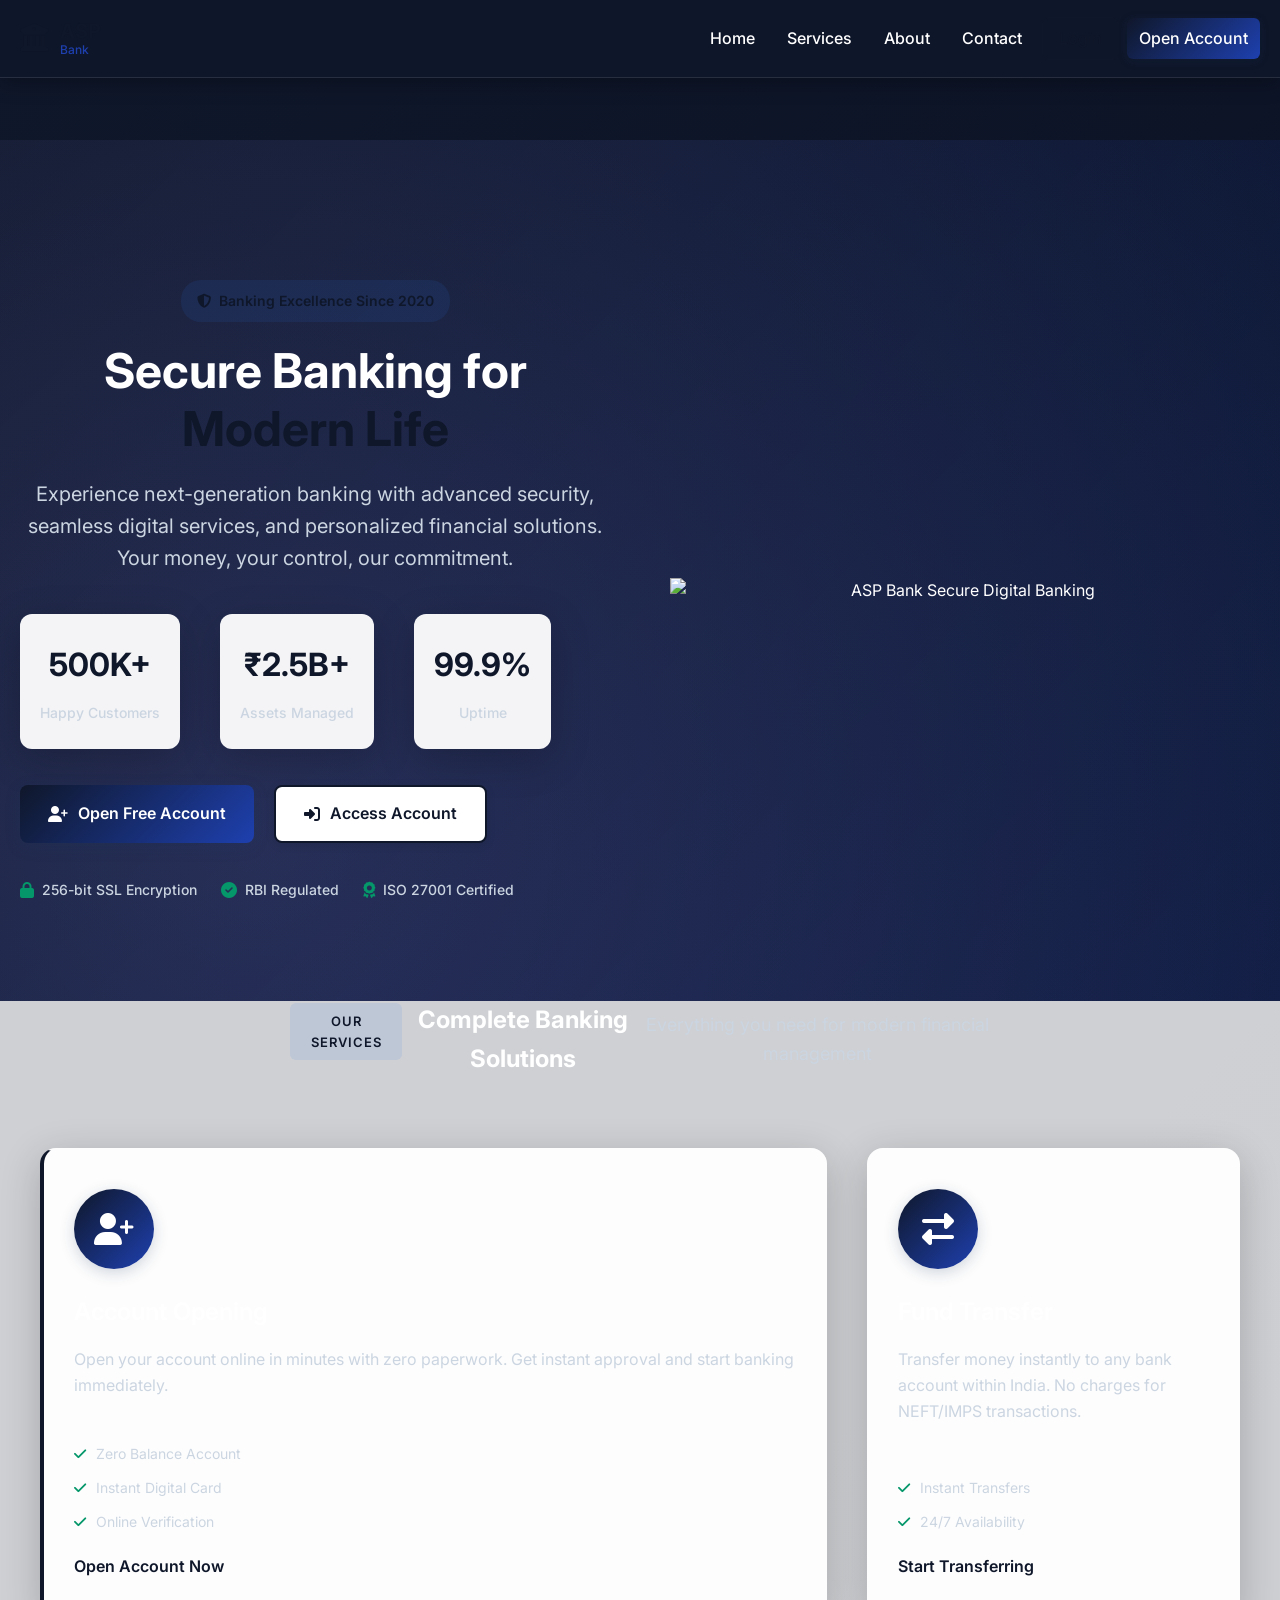
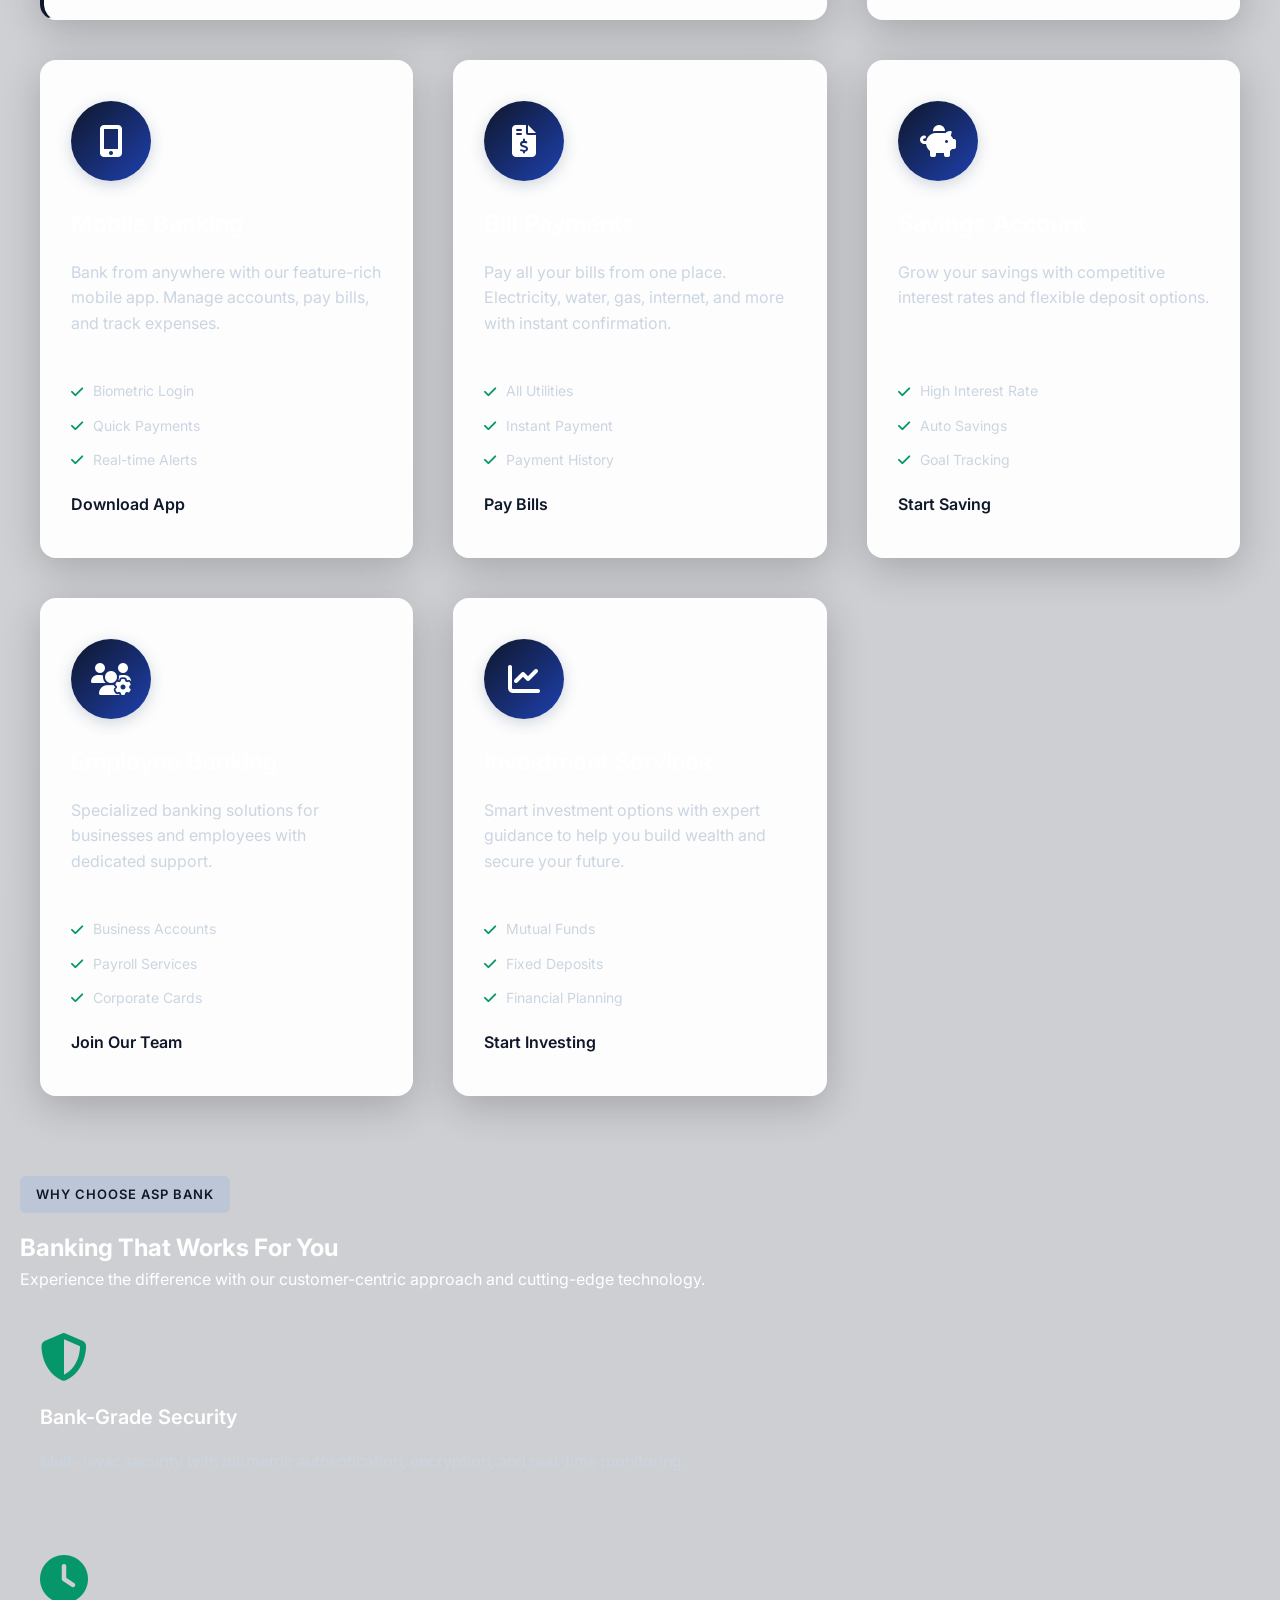
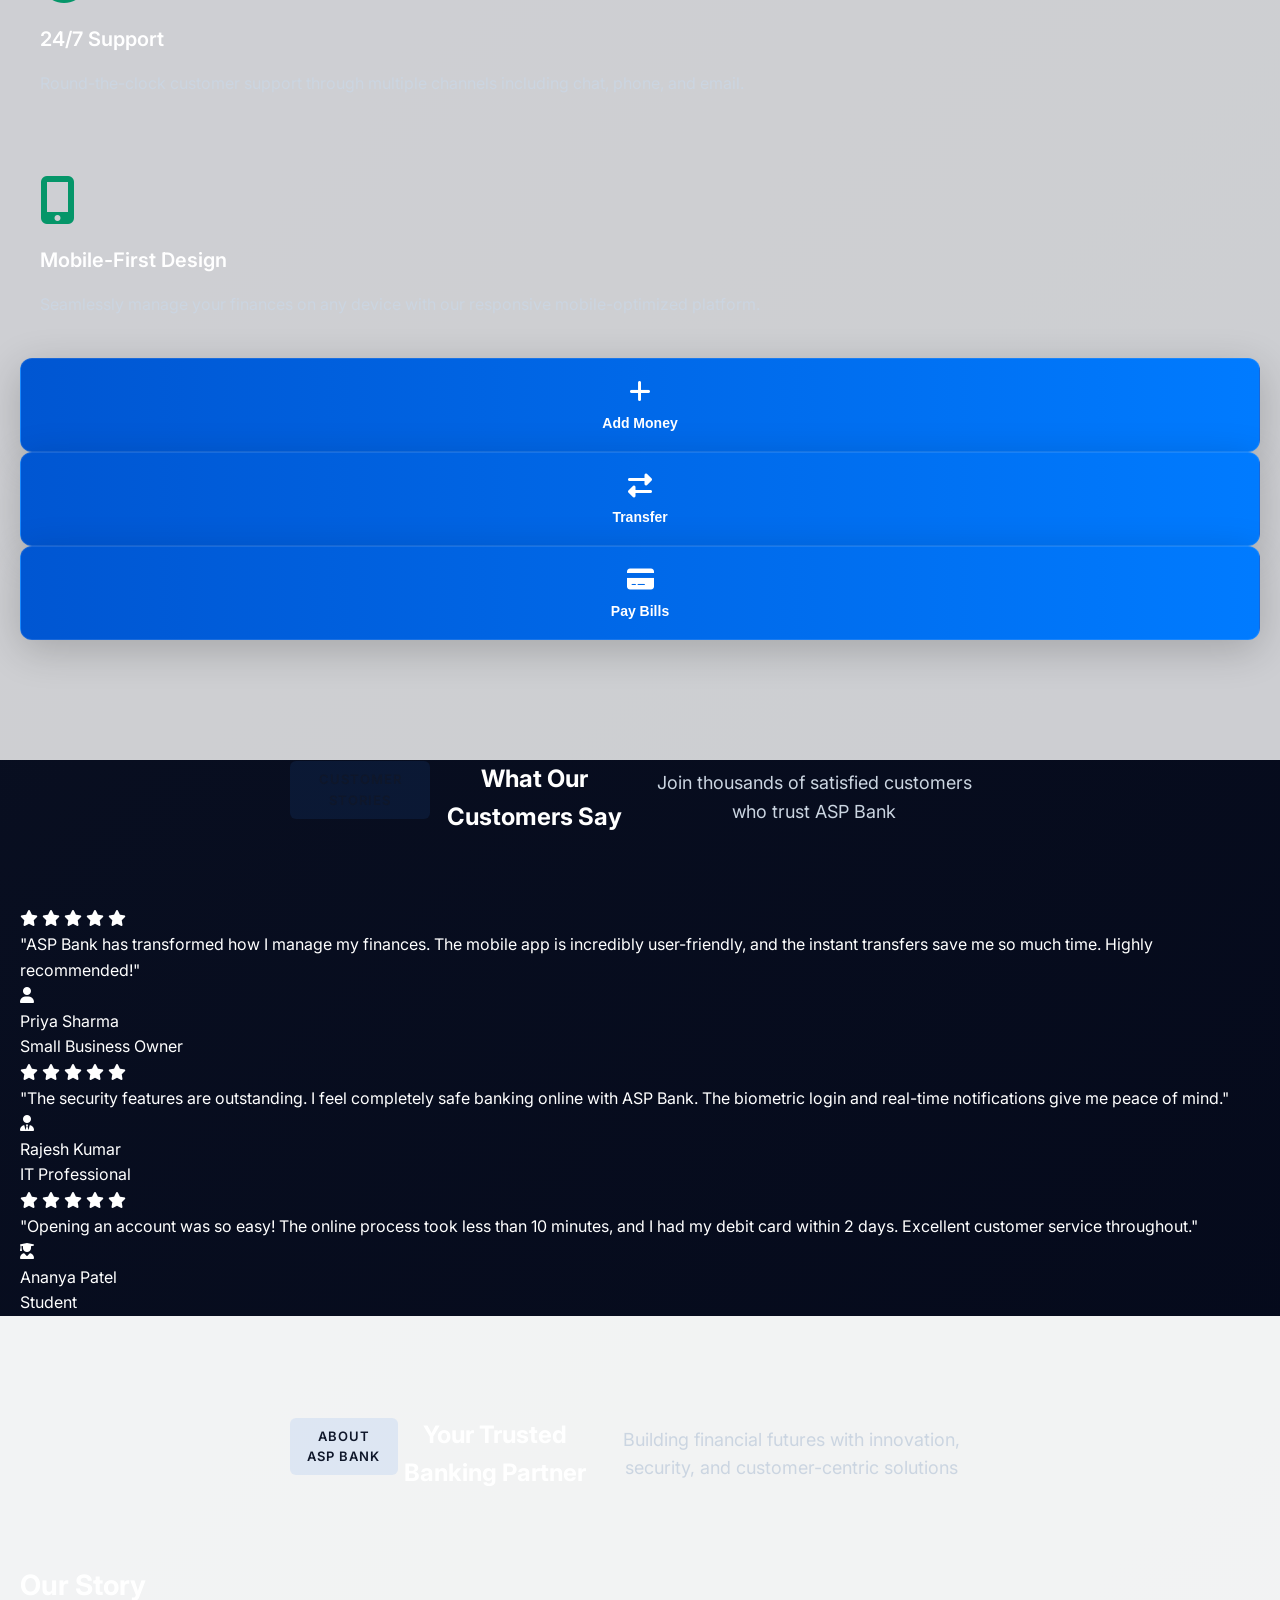
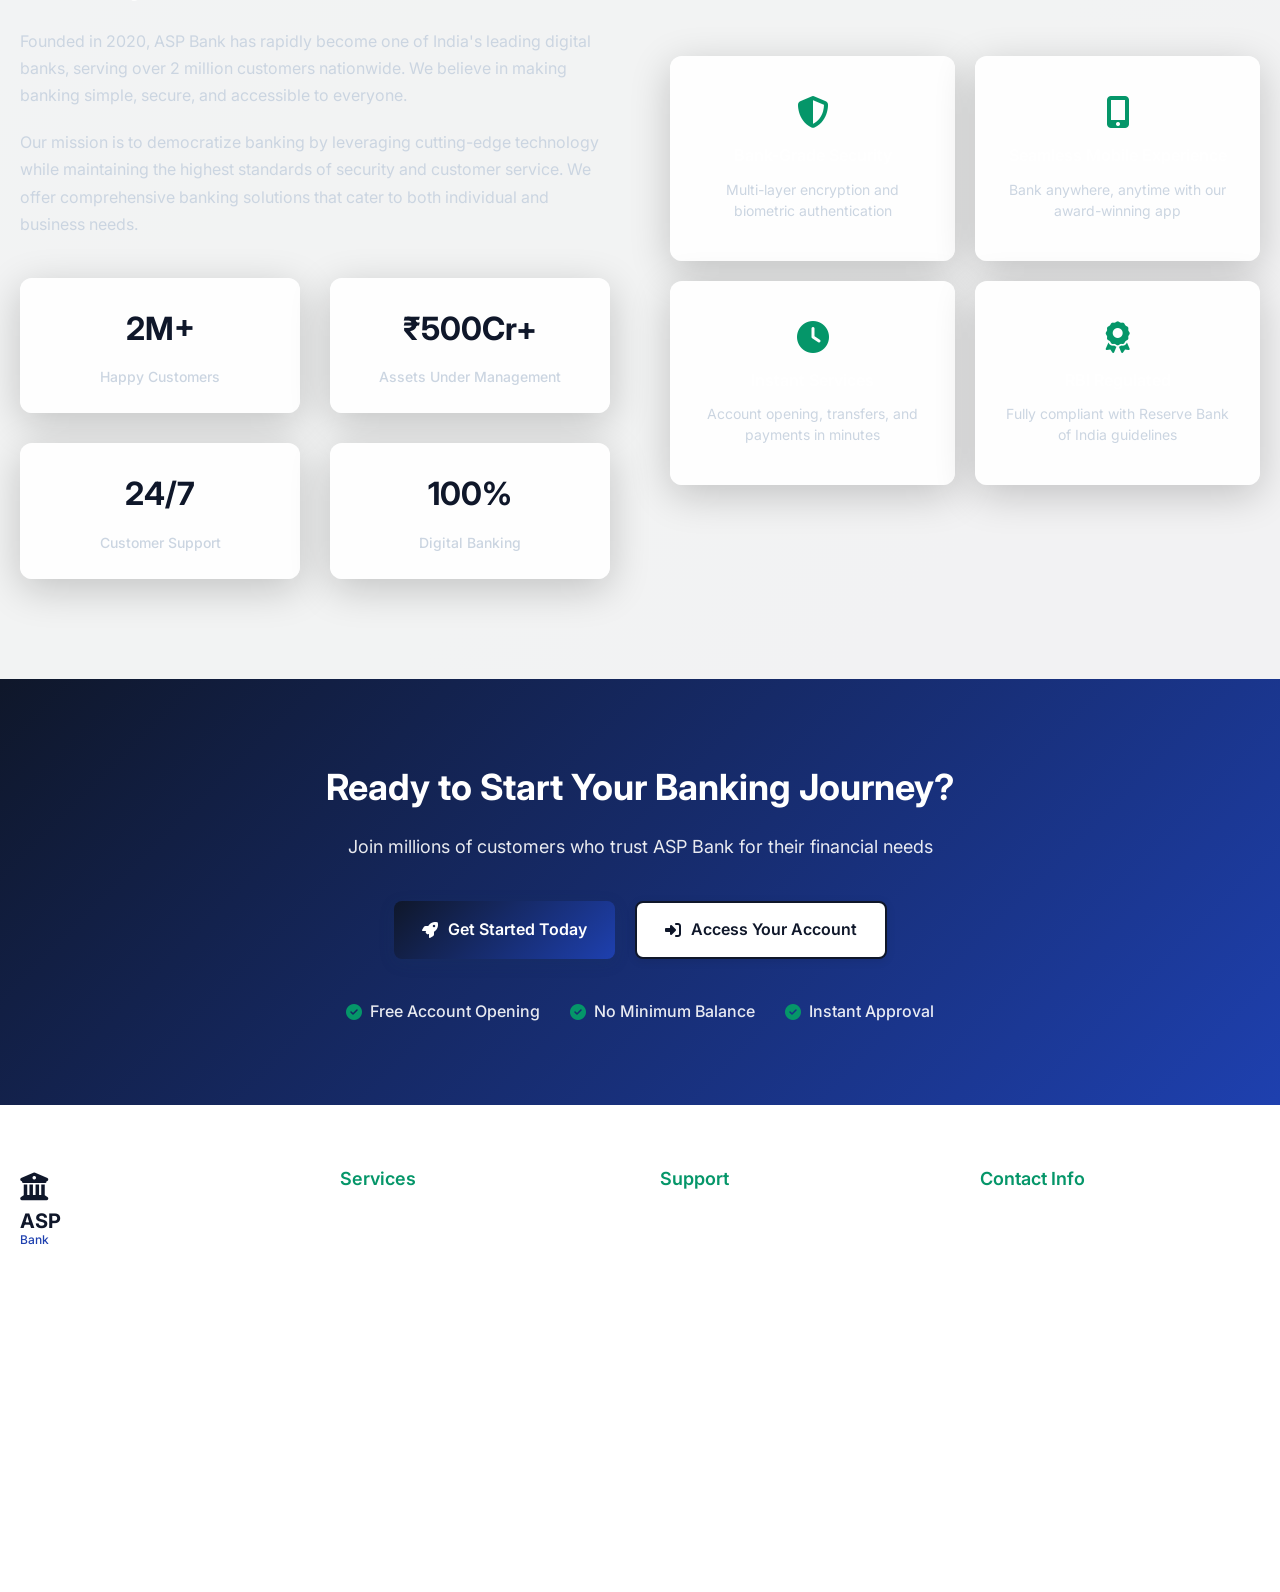
==== index.html @ e0cf88df "Initial commit" ====
<!DOCTYPE html>
<html lang="en">
<head>
    <meta charset="UTF-8">
    <meta name="viewport" content="width=device-width, initial-scale=1.0">
    <title>ASP Bank - Secure Digital Banking Solutions</title>
    <meta name="description" content="Experience secure, innovative banking with ASP Bank. Open accounts, manage finances, and access 24/7 banking services with cutting-edge technology.">
    <link href="https://fonts.googleapis.com/css2?family=Inter:wght@300;400;500;600;700&display=swap" rel="stylesheet">
    <link rel="stylesheet" href="https://cdnjs.cloudflare.com/ajax/libs/font-awesome/6.4.0/css/all.min.css">
    <link rel="stylesheet" href="style.css">
</head>
<body>
    <!-- HEADER/NAVIGATION -->
    <header class="header">
        <nav class="navbar">
            <div class="nav-container">
                <div class="logo">
                    <div class="logo-icon">
                        <i class="fas fa-university"></i>
                    </div>
                    <div class="logo-text">
                        <span class="logo-main">ASP</span>
                        <span class="logo-sub">Bank</span>
                    </div>
                </div>

                <div class="nav-menu">
                    <a href="#home" class="nav-link">Home</a>
                    <a href="#services" class="nav-link">Services</a>
                    <a href="#about" class="nav-link">About</a>
                    <a href="#contact" class="nav-link">Contact</a>
                    <a href="customer-login.html" class="nav-link login-btn">Login</a>
                    <a href="customer-create.html" class="nav-link cta-btn">Open Account</a>
                </div>

                <div class="mobile-menu-toggle">
                    <i class="fas fa-bars"></i>
                </div>
            </div>
        </nav>
    </header>

    <!-- HERO SECTION -->
    <section class="hero" id="home">
<div class="hero-container hero-container-full">
            <div class="hero-content">
                <div class="hero-badge">
                    <i class="fas fa-shield-alt"></i>
                    <span>Banking Excellence Since 2020</span>
                </div>

                <h1 class="hero-title">
                    Secure Banking for
                    <span class="highlight">Modern Life</span>
                </h1>

                <p class="hero-subtitle">
                    Experience next-generation banking with advanced security, seamless digital services,
                    and personalized financial solutions. Your money, your control, our commitment.
                </p>

                <div class="hero-stats">
                    <div class="stat-item">
                        <div class="stat-number">500K+</div>
                        <div class="stat-label">Happy Customers</div>
                    </div>
                    <div class="stat-item">
                        <div class="stat-number">₹2.5B+</div>
                        <div class="stat-label">Assets Managed</div>
                    </div>
                    <div class="stat-item">
                        <div class="stat-number">99.9%</div>
                        <div class="stat-label">Uptime</div>
                    </div>
                </div>

                <div class="hero-actions">
                    <a href="customer-create.html" class="btn btn-primary">
                        <i class="fas fa-user-plus"></i>
                        Open Free Account
                    </a>
                    <a href="customer-login.html" class="btn btn-secondary">
                        <i class="fas fa-sign-in-alt"></i>
                        Access Account
                    </a>
                </div>

                <div class="hero-trust">
                    <div class="trust-item">
                        <i class="fas fa-lock"></i>
                        <span>256-bit SSL Encryption</span>
                    </div>
                    <div class="trust-item">
                        <i class="fas fa-check-circle"></i>
                        <span>RBI Regulated</span>
                    </div>
                    <div class="trust-item">
                        <i class="fas fa-award"></i>
                        <span>ISO 27001 Certified</span>
                    </div>
                </div>
            </div>
            <!-- TODO: Add hero image here, e.g.:-->
             <img src="https://thumbs.dreamstime.com/b/financial-planning-family-mother-father-children-piggy-bank-home-happy-144461911.jpg" alt="ASP Bank Secure Digital Banking" class="hero-image-replacement">
            
        </div>
    </section>

    <!-- SERVICES SECTION -->
    <section class="services" id="services">
        <div class="container">
            <div class="section-header">
                <div class="section-badge">Our Services</div>
                <h2>Complete Banking Solutions</h2>
                <p>Everything you need for modern financial management</p>
            </div>

            <div class="services-grid">
                <div class="service-card featured">
                    <div class="service-icon">
                        <i class="fas fa-user-plus"></i>
                    </div>
                    <h3>Account Opening</h3>
                    <p>Open your account online in minutes with zero paperwork. Get instant approval and start banking immediately.</p>
                    <ul class="service-features">
                        <li><i class="fas fa-check"></i> Zero Balance Account</li>
                        <li><i class="fas fa-check"></i> Instant Digital Card</li>
                        <li><i class="fas fa-check"></i> Online Verification</li>
                    </ul>
                    <a href="customer-create.html" class="service-cta">Open Account Now</a>
                </div>

                <div class="service-card">
                    <div class="service-icon">
                        <i class="fas fa-exchange-alt"></i>
                    </div>
                    <h3>Fund Transfer</h3>
                    <p>Transfer money instantly to any bank account within India. No charges for NEFT/IMPS transactions.</p>
                    <ul class="service-features">
                        <li><i class="fas fa-check"></i> Instant Transfers</li>
                        <li><i class="fas fa-check"></i> 24/7 Availability</li>
                    </ul>
                    <a href="customer-login.html" class="service-cta">Start Transferring</a>
                </div>

                <div class="service-card">
                    <div class="service-icon">
                        <i class="fas fa-mobile-screen-button"></i>
                    </div>
                    <h3>Mobile Banking</h3>
                    <p>Bank from anywhere with our feature-rich mobile app. Manage accounts, pay bills, and track expenses.</p>
                    <ul class="service-features">
                        <li><i class="fas fa-check"></i> Biometric Login</li>
                        <li><i class="fas fa-check"></i> Quick Payments</li>
                        <li><i class="fas fa-check"></i> Real-time Alerts</li>
                    </ul>
                    <a href="#" class="service-cta">Download App</a>
                </div>

                <div class="service-card">
                    <div class="service-icon">
                        <i class="fas fa-file-invoice-dollar"></i>
                    </div>
                    <h3>Bill Payments</h3>
                    <p>Pay all your bills from one place. Electricity, water, gas, internet, and more with instant confirmation.</p>
                    <ul class="service-features">
                        <li><i class="fas fa-check"></i> All Utilities</li>
                        <li><i class="fas fa-check"></i> Instant Payment</li>
                        <li><i class="fas fa-check"></i> Payment History</li>
                    </ul>
                    <a href="customer-login.html" class="service-cta">Pay Bills</a>
                </div>

                <div class="service-card">
                    <div class="service-icon">
                        <i class="fas fa-piggy-bank"></i>
                    </div>
                    <h3>Savings Account</h3>
                    <p>Grow your savings with competitive interest rates and flexible deposit options.</p>
                    <ul class="service-features">
                        <li><i class="fas fa-check"></i> High Interest Rate</li>
                        <li><i class="fas fa-check"></i> Auto Savings</li>
                        <li><i class="fas fa-check"></i> Goal Tracking</li>
                    </ul>
                    <a href="customer-create.html" class="service-cta">Start Saving</a>
                </div>

                <div class="service-card">
                    <div class="service-icon">
                        <i class="fas fa-users-cog"></i>
                    </div>
                    <h3>Employee Banking</h3>
                    <p>Specialized banking solutions for businesses and employees with dedicated support.</p>
                    <ul class="service-features">
                        <li><i class="fas fa-check"></i> Business Accounts</li>
                        <li><i class="fas fa-check"></i> Payroll Services</li>
                        <li><i class="fas fa-check"></i> Corporate Cards</li>
                    </ul>
                    <a href="employee-register.html" class="service-cta">Join Our Team</a>
                </div>

                <div class="service-card">
                    <div class="service-icon">
                        <i class="fas fa-chart-line"></i>
                    </div>
                    <h3>Investment Services</h3>
                    <p>Smart investment options with expert guidance to help you build wealth and secure your future.</p>
                    <ul class="service-features">
                        <li><i class="fas fa-check"></i> Mutual Funds</li>
                        <li><i class="fas fa-check"></i> Fixed Deposits</li>
                        <li><i class="fas fa-check"></i> Financial Planning</li>
                    </ul>
                    <a href="customer-login.html" class="service-cta">Start Investing</a>
                </div>
            </div>
        </div>
    </section>

    <!-- FEATURES SECTION -->
    <section class="features">
        <div class="container">
            <div class="features-content">
                <div class="features-text">
                    <div class="section-badge">Why Choose ASP Bank</div>
                    <h2>Banking That Works For You</h2>
                    <p>Experience the difference with our customer-centric approach and cutting-edge technology.</p>

                    <div class="features-list">
                        <div class="feature-item">
                            <div class="feature-icon">
                                <i class="fas fa-shield-alt"></i>
                            </div>
                            <div class="feature-content">
                                <h4>Bank-Grade Security</h4>
                                <p>Multi-layer security with biometric authentication, encryption, and real-time monitoring.</p>
                            </div>
                        </div>

                        <div class="feature-item">
                            <div class="feature-icon">
                                <i class="fas fa-clock"></i>
                            </div>
                            <div class="feature-content">
                                <h4>24/7 Support</h4>
                                <p>Round-the-clock customer support through multiple channels including chat, phone, and email.</p>
                            </div>
                        </div>

                        <div class="feature-item">
                            <div class="feature-icon">
                                <i class="fas fa-mobile-alt"></i>
                            </div>
                            <div class="feature-content">
                                <h4>Mobile-First Design</h4>
                                <p>Seamlessly manage your finances on any device with our responsive mobile-optimized platform.</p>
                            </div>
                        </div>
                    </div>
                </div>

                <div class="features-visual">
                    <div class="feature-showcase">
                        <div class="showcase-card">
                            <div class="card-mockup">
                                <div class="mockup-header">
                                    <div class="mockup-dots">
                                        <span></span>
                                        <span></span>
                                        <span></span>
                                    </div>
                                    <!-- <div class="mockup-title">Mobile Banking Services</div> -->
                                </div>
                                <div class="mockup-content">
                                    <div class="quick-actions">
                                        <button class="action-btn">
                                            <i class="fas fa-plus"></i>
                                            <span>Add Money</span>
                                        </button>
                                        <button class="action-btn">
                                            <i class="fas fa-exchange-alt"></i>
                                            <span>Transfer</span>
                                        </button>
                                        <button class="action-btn">
                                            <i class="fas fa-credit-card"></i>
                                            <span>Pay Bills</span>
                                        </button>
                                    </div>
                                </div>
                            </div>
                        </div>
                    </div>
                </div>
            </div>
        </div>
    </section>

    <!-- TESTIMONIALS SECTION -->
    <section class="testimonials">
        <div class="container">
            <div class="section-header">
                <div class="section-badge">Customer Stories</div>
                <h2>What Our Customers Say</h2>
                <p>Join thousands of satisfied customers who trust ASP Bank</p>
            </div>

            <div class="testimonials-grid">
                <div class="testimonial-card">
                    <div class="testimonial-rating">
                        <i class="fas fa-star"></i>
                        <i class="fas fa-star"></i>
                        <i class="fas fa-star"></i>
                        <i class="fas fa-star"></i>
                        <i class="fas fa-star"></i>
                    </div>
                    <p class="testimonial-text">
                        "ASP Bank has transformed how I manage my finances. The mobile app is incredibly user-friendly,
                        and the instant transfers save me so much time. Highly recommended!"
                    </p>
                    <div class="testimonial-author">
                        <div class="author-avatar">
                            <i class="fas fa-user"></i>
                        </div>
                        <div class="author-info">
                            <div class="author-name">Priya Sharma</div>
                            <div class="author-title">Small Business Owner</div>
                        </div>
                    </div>
                </div>

                <div class="testimonial-card featured">
                    <div class="testimonial-rating">
                        <i class="fas fa-star"></i>
                        <i class="fas fa-star"></i>
                        <i class="fas fa-star"></i>
                        <i class="fas fa-star"></i>
                        <i class="fas fa-star"></i>
                    </div>
                    <p class="testimonial-text">
                        "The security features are outstanding. I feel completely safe banking online with ASP Bank.
                        The biometric login and real-time notifications give me peace of mind."
                    </p>
                    <div class="testimonial-author">
                        <div class="author-avatar">
                            <i class="fas fa-user-tie"></i>
                        </div>
                        <div class="author-info">
                            <div class="author-name">Rajesh Kumar</div>
                            <div class="author-title">IT Professional</div>
                        </div>
                    </div>
                </div>

                <div class="testimonial-card">
                    <div class="testimonial-rating">
                        <i class="fas fa-star"></i>
                        <i class="fas fa-star"></i>
                        <i class="fas fa-star"></i>
                        <i class="fas fa-star"></i>
                        <i class="fas fa-star"></i>
                    </div>
                    <p class="testimonial-text">
                        "Opening an account was so easy! The online process took less than 10 minutes,
                        and I had my debit card within 2 days. Excellent customer service throughout."
                    </p>
                    <div class="testimonial-author">
                        <div class="author-avatar">
                            <i class="fas fa-user-graduate"></i>
                        </div>
                        <div class="author-info">
                            <div class="author-name">Ananya Patel</div>
                            <div class="author-title">Student</div>
                        </div>
                    </div>
                </div>
            </div>
        </div>
    </section>

    <!-- ABOUT SECTION -->
    <section class="about" id="about">
        <div class="container">
            <div class="section-header">
                <div class="section-badge">About ASP Bank</div>
                <h2>Your Trusted Banking Partner</h2>
                <p>Building financial futures with innovation, security, and customer-centric solutions</p>
            </div>

            <div class="about-content">
                <div class="about-text">
                    <h3>Our Story</h3>
                    <p>
                        Founded in 2020, ASP Bank has rapidly become one of India's leading digital banks,
                        serving over 2 million customers nationwide. We believe in making banking simple,
                        secure, and accessible to everyone.
                    </p>
                    <p>
                        Our mission is to democratize banking by leveraging cutting-edge technology while
                        maintaining the highest standards of security and customer service. We offer
                        comprehensive banking solutions that cater to both individual and business needs.
                    </p>

                    <div class="about-stats">
                        <div class="stat-item">
                            <div class="stat-number">2M+</div>
                            <div class="stat-label">Happy Customers</div>
                        </div>
                        <div class="stat-item">
                            <div class="stat-number">₹500Cr+</div>
                            <div class="stat-label">Assets Under Management</div>
                        </div>
                        <div class="stat-item">
                            <div class="stat-number">24/7</div>
                            <div class="stat-label">Customer Support</div>
                        </div>
                        <div class="stat-item">
                            <div class="stat-number">100%</div>
                            <div class="stat-label">Digital Banking</div>
                        </div>
                    </div>
                </div>

                <div class="about-visual">
                    <div class="about-showcase">
                        <div class="showcase-item">
                            <i class="fas fa-shield-alt"></i>
                            <h4>Bank-Grade Security</h4>
                            <p>Multi-layer encryption and biometric authentication</p>
                        </div>
                        <div class="showcase-item">
                            <i class="fas fa-mobile-alt"></i>
                            <h4>Seamless Mobile Experience</h4>
                            <p>Bank anywhere, anytime with our award-winning app</p>
                        </div>
                        <div class="showcase-item">
                            <i class="fas fa-clock"></i>
                            <h4>Instant Services</h4>
                            <p>Account opening, transfers, and payments in minutes</p>
                        </div>
                        <div class="showcase-item">
                            <i class="fas fa-award"></i>
                            <h4>RBI Regulated</h4>
                            <p>Fully compliant with Reserve Bank of India guidelines</p>
                        </div>
                    </div>
                </div>
            </div>
        </div>
    </section>

    <!-- CTA SECTION -->
    <section class="cta-section">
        <div class="container">
            <div class="cta-content">
                <h2>Ready to Start Your Banking Journey?</h2>
                <p>Join millions of customers who trust ASP Bank for their financial needs</p>
                <div class="cta-actions">
                    <a href="customer-create.html" class="btn btn-primary btn-large">
                        <i class="fas fa-rocket"></i>
                        Get Started Today
                    </a>
                    <a href="customer-login.html" class="btn btn-secondary btn-large">
                        <i class="fas fa-sign-in-alt"></i>
                        Access Your Account
                    </a>
                </div>
                <div class="cta-features">
                    <span><i class="fas fa-check-circle"></i> Free Account Opening</span>
                    <span><i class="fas fa-check-circle"></i> No Minimum Balance</span>
                    <span><i class="fas fa-check-circle"></i> Instant Approval</span>
                </div>
            </div>
        </div>
    </section>

    <!-- FOOTER -->
    <footer class="footer" id="contact">
        <div class="container">
            <div class="footer-content">
                <div class="footer-section">
                    <div class="footer-logo">
                        <div class="logo-icon">
                            <i class="fas fa-university"></i>
                        </div>
                        <div class="logo-text">
                            <span class="logo-main">ASP</span>
                            <span class="logo-sub">Bank</span>
                        </div>
                    </div>
                    <p>Your trusted partner in digital banking. Secure, innovative, and customer-focused financial solutions.</p>
                    <div class="social-links">
                        <a href="#" class="social-link"><i class="fab fa-facebook-f"></i></a>
                        <a href="#" class="social-link"><i class="fab fa-twitter"></i></a>
                        <a href="#" class="social-link"><i class="fab fa-linkedin-in"></i></a>
                        <a href="#" class="social-link"><i class="fab fa-instagram"></i></a>
                    </div>
                </div>

                <div class="footer-section">
                    <h4>Services</h4>
                    <a href="customer-create.html">Open Account</a>
                    <a href="customer-login.html">Online Banking</a>
                    <a href="#">Mobile App</a>
                    <a href="#">Fund Transfer</a>
                    <a href="#">Bill Payments</a>
                </div>

                <div class="footer-section">
                    <h4>Support</h4>
                    <a href="#">Help Center</a>
                    <a href="#">Contact Us</a>
                    <a href="#">Security</a>
                    <a href="#">FAQs</a>
                    <a href="#">Complaints</a>
                </div>

                <div class="footer-section">
                    <h4>Contact Info</h4>
                    <div class="contact-item">
                        <i class="fas fa-map-marker-alt"></i>
                        <span>123 Banking Street<br>Mumbai, Maharashtra 400001</span>
                    </div>
                    <div class="contact-item">
                        <i class="fas fa-phone"></i>
                        <span>+91 1800-ASP-BANK</span>
                    </div>
                    <div class="contact-item">
                        <i class="fas fa-envelope"></i>
                        <span>support@aspbank.com</span>
                    </div>
                    <div class="contact-item">
                        <i class="fas fa-clock"></i>
                        <span>24/7 Customer Support</span>
                    </div>
                </div>
            </div>

            <div class="footer-bottom">
                <div class="footer-legal">
                    <a href="#">Privacy Policy</a>
                    <a href="#">Terms of Service</a>
                    <a href="#">Cookie Policy</a>
                    <a href="#">Disclaimer</a>
                </div>
                <div class="footer-copyright">
                    <p>&copy; 2024 ASP Bank. All rights reserved. | Regulated by RBI | CIN: U65100MH2020PLC123456</p>
                </div>
            </div>
        </div>
    </footer>

    <!-- MOBILE MENU -->
    <div class="mobile-menu">
        <div class="mobile-menu-header">
            <div class="logo">
                <div class="logo-icon">
                    <i class="fas fa-university"></i>
                </div>
                <div class="logo-text">
                    <span class="logo-main">ASP</span>
                    <span class="logo-sub">Bank</span>
                </div>
            </div>
            <button class="mobile-menu-close">
                <i class="fas fa-times"></i>
            </button>
        </div>
        <div class="mobile-menu-content">
            <a href="#home" class="mobile-nav-link">Home</a>
            <a href="#services" class="mobile-nav-link">Services</a>
            <a href="#about" class="mobile-nav-link">About</a>
            <a href="#contact" class="mobile-nav-link">Contact</a>
            <a href="customer-login.html" class="mobile-nav-link">Login</a>
            <a href="customer-create.html" class="mobile-nav-link cta-btn">Open Account</a>
        </div>
    </div>

    <script src="auth.js"></script>
    <script>
        // Mobile menu functionality
        document.addEventListener('DOMContentLoaded', function() {
            const mobileMenuToggle = document.querySelector('.mobile-menu-toggle');
            const mobileMenu = document.querySelector('.mobile-menu');
            const mobileMenuClose = document.querySelector('.mobile-menu-close');
            const mobileNavLinks = document.querySelectorAll('.mobile-nav-link');

            mobileMenuToggle.addEventListener('click', function() {
                mobileMenu.classList.add('active');
            });

            mobileMenuClose.addEventListener('click', function() {
                mobileMenu.classList.remove('active');
            });

            mobileNavLinks.forEach(link => {
                link.addEventListener('click', function() {
                    mobileMenu.classList.remove('active');
                });
            });

            // Close mobile menu when clicking outside
            mobileMenu.addEventListener('click', function(e) {
                if (e.target === mobileMenu) {
                    mobileMenu.classList.remove('active');
                }
            });
        });

        // Smooth scrolling for navigation links
        document.querySelectorAll('a[href^="#"]').forEach(anchor => {
            anchor.addEventListener('click', function (e) {
                e.preventDefault();
                const target = document.querySelector(this.getAttribute('href'));
                if (target) {
                    target.scrollIntoView({
                        behavior: 'smooth',
                        block: 'start'
                    });
                }
            });
        });

        // Add scroll effect to navbar
        window.addEventListener('scroll', function() {
            const navbar = document.querySelector('.navbar');
            if (window.scrollY > 50) {
                navbar.classList.add('scrolled');
            } else {
                navbar.classList.remove('scrolled');
            }
        });
    </script>
</body>
</html>
---- style.css ----
/* CSS VARIABLES */
:root {
    --primary-color: #0f172a; /* Dark slate blue */
    --secondary-color: #1e40af; /* Deep blue */
    --accent-color: #059669; /* Success green */
    --dark-color: #020617; /* Very dark blue */
    --light-color: #f1f5f9; /* Light slate */
    --card-bg: rgba(255, 255, 255, 0.95);
    --shadow: 0 10px 40px rgba(0, 0, 0, 0.2);
    --border-radius: 16px;
    --transition: all 0.3s cubic-bezier(0.4, 0, 0.2, 1);
    --success-color: #10b981;
    --warning-color: #f59e0b;
    --error-color: #ef4444;
    --text-primary: #ffffff;
    --text-secondary: #cbd5e1;
    --border-color: rgba(255, 255, 255, 0.1);
}

/* GLOBAL STYLES */
* {
    margin: 0;
    padding: 0;
    box-sizing: border-box;
}

html {
    scroll-behavior: smooth;
}

body {
    font-family: 'Inter', 'Segoe UI', Tahoma, Geneva, Verdana, sans-serif;
    line-height: 1.6;
    color: var(--text-primary);
    background: linear-gradient(135deg, var(--primary-color) 0%, var(--dark-color) 100%);
    min-height: 100vh;
    margin: 0;
    padding: 80px 0 0 0;
    -webkit-font-smoothing: antialiased;
    -moz-osx-font-smoothing: grayscale;
}

.container {
    max-width: 1400px;
    margin: 0 auto;
    padding: 0 20px;
}

@media (max-width: 1200px) {
    .container {
        max-width: 1200px;
    }
}

/* NAVIGATION */
.navbar {
    background: rgba(15, 23, 42, 0.95);
    backdrop-filter: blur(20px);
    -webkit-backdrop-filter: blur(20px);
    padding: 16px 0;
    position: fixed;
    top: 0;
    left: 0;
    right: 0;
    z-index: 1000;
    border-bottom: 1px solid var(--border-color);
    box-shadow: 0 4px 20px rgba(0, 0, 0, 0.3);
}

.navbar .container {
    display: flex;
    justify-content: space-between;
    align-items: center;
    max-width: 1200px;
    margin: 0 auto;
    padding: 0 20px;
}

.logo {
    font-size: 24px;
    font-weight: 700;
    color: var(--primary-color);
    display: flex;
    align-items: center;
    gap: 12px;
    text-decoration: none;
}

.logo-icon {
    font-size: 28px;
    color: var(--primary-color);
}

.nav-links {
    display: flex;
    align-items: center;
    gap: 32px;
}

.nav-links a {
    text-decoration: none;
    color: var(--text-primary);
    font-weight: 500;
    transition: var(--transition);
    position: relative;
    padding: 8px 0;
}

.nav-links a:hover {
    color: var(--primary-color);
    transform: translateY(-1px);
}

.nav-links a::after {
    content: '';
    position: absolute;
    bottom: 0;
    left: 0;
    width: 0;
    height: 2px;
    background: var(--primary-color);
    transition: var(--transition);
}

.nav-links a:hover::after {
    width: 100%;
}

.cta-btn {
    background: linear-gradient(135deg, var(--primary-color), var(--secondary-color));
    color: white !important;
    padding: 10px 20px;
    border-radius: 8px;
    font-weight: 600;
    box-shadow: 0 2px 10px rgba(26, 54, 93, 0.2);
    transform: none !important;
    text-decoration: none;
    display: inline-flex;
    align-items: center;
    gap: 8px;
}

.cta-btn:hover {
    transform: translateY(-2px);
    box-shadow: 0 4px 15px rgba(26, 54, 93, 0.3);
}

/* HERO SECTION */
.hero {
    padding: 140px 0 100px;
    display: grid;
    place-items: center;
    min-height: 80vh;
    background: linear-gradient(135deg, rgba(15, 23, 42, 0.3) 0%, rgba(30, 64, 175, 0.2) 100%), radial-gradient(circle at 20% 80%, rgba(120, 119, 198, 0.3), transparent);
    margin-top: 60px;
}

.hero-container-full {
    grid-column: 1 / -1;
    width: 100%;
    max-width: 900px;
    text-align: center;
    gap: 40px;
}

@media (max-width: 768px) {
    .hero-container-full {
        gap: 30px;
    }
}

.hero-content h1 {
    font-size: 48px;
    font-weight: 700;
    color: var(--text-primary);
    margin-bottom: 20px;
    line-height: 1.2;
}

.hero-content p {
    font-size: 20px;
    color: var(--text-secondary);
    margin-bottom: 40px;
    font-weight: 400;
    line-height: 1.6;
}

.hero-buttons {
    display: flex;
    gap: 20px;
}

.btn-primary, .btn-secondary {
    padding: 16px 32px;
    border-radius: 8px;
    text-decoration: none;
    font-weight: 600;
    font-size: 16px;
    transition: var(--transition);
    display: inline-flex;
    align-items: center;
    gap: 10px;
    box-shadow: 0 2px 10px rgba(0, 0, 0, 0.1);
}

.btn-primary {
    background: linear-gradient(135deg, var(--primary-color), var(--secondary-color));
    color: white;
    border: none;
}

.btn-primary:hover {
    transform: translateY(-2px);
    box-shadow: 0 6px 20px rgba(26, 54, 93, 0.3);
}

.btn-secondary {
    background: white;
    color: var(--primary-color);
    border: 2px solid var(--primary-color);
}

.btn-secondary:hover {
    background: var(--primary-color);
    color: white;
    transform: translateY(-2px);
}

.hero-image {
    position: relative;
    display: flex;
    justify-content: center;
    align-items: center;
}

.floating-card {
    background: var(--card-bg);
    backdrop-filter: blur(10px);
    -webkit-backdrop-filter: blur(10px);
    padding: 30px;
    border-radius: var(--border-radius);
    box-shadow: var(--shadow);
    text-align: center;
    border: 1px solid var(--border-color);
    animation: float 6s ease-in-out infinite;
}

.floating-card i {
    font-size: 48px;
    color: var(--primary-color);
    margin-bottom: 20px;
}

.floating-card h4 {
    color: var(--text-primary);
    margin-bottom: 10px;
    font-size: 18px;
}

.floating-card p {
    color: var(--text-secondary);
    font-size: 14px;
}

@keyframes float {
    0%, 100% { transform: translateY(0px); }
    50% { transform: translateY(-20px); }
}

/* SERVICES SECTION */
.services {
    padding: 80px 0;
    background: rgba(255, 255, 255, 0.8);
}

.section-header {
    text-align: center;
    margin-bottom: 60px;
    max-width: 700px;
    margin-left: auto;
    margin-right: auto;
}

.section-header h2 {
    font-size: 36px;
    font-weight: 700;
    color: var(--text-primary);
    margin-bottom: 16px;
    margin-top: 0;
}

.section-header p {
    font-size: 18px;
    color: var(--text-secondary);
    font-weight: 400;
    line-height: 1.6;
}

.services-grid {
    display: grid;
    grid-template-columns: repeat(auto-fit, minmax(300px, 1fr));
    gap: 30px;
}

.service-card.featured {
    grid-column: span 2;
    border-left: 4px solid var(--primary-color);
}

.service-card {
    background: var(--card-bg);
    backdrop-filter: blur(10px);
    -webkit-backdrop-filter: blur(10px);
    padding: 40px 30px;
    border-radius: var(--border-radius);
    box-shadow: var(--shadow);
    text-align: left;
    transition: var(--transition);
    border: 1px solid var(--border-color);
    display: flex;
    flex-direction: column;
}

.service-card:hover {
    transform: translateY(-5px);
    box-shadow: 0 12px 30px rgba(0, 0, 0, 0.1);
}

.service-icon {
    width: 80px;
    height: 80px;
    background: linear-gradient(135deg, var(--primary-color), var(--secondary-color));
    border-radius: 50%;
    display: flex;
    align-items: center;
    justify-content: center;
    color: white;
    font-size: 32px;
    box-shadow: 0 4px 15px rgba(26, 54, 93, 0.2);
    margin-bottom: 24px;
}

.service-card h3 {
    font-size: 24px;
    font-weight: 600;
    color: var(--text-primary);
    margin-bottom: 16px;
}

.service-card p {
    color: var(--text-secondary);
    margin-bottom: 24px;
    font-size: 16px;
    line-height: 1.6;
    flex: 1;
}

.service-features {
    list-style: none;
    margin: 20px 0;
    padding: 0;
    display: flex;
    flex-direction: column;
    gap: 12px;
}

.service-features li {
    display: flex;
    align-items: center;
    gap: 10px;
    font-size: 14px;
    color: var(--text-secondary);
}

.service-features i {
    color: var(--accent-color);
    font-weight: bold;
}

.service-cta {
    color: var(--primary-color);
    text-decoration: none;
    font-weight: 600;
    font-size: 16px;
    transition: var(--transition);
    display: inline-flex;
    align-items: center;
    gap: 8px;
    margin-top: auto;
}

.service-cta:hover {
    color: var(--secondary-color);
    transform: translateX(3px);
}

.security-features {
    display: flex;
    justify-content: center;
    gap: 20px;
    margin-top: 20px;
}

.security-features span {
    display: flex;
    align-items: center;
    gap: 8px;
    color: #666;
    font-size: 14px;
}

/* FEATURES SECTION */
.features {
    padding: 80px 0;
    background: rgba(255, 255, 255, 0.8);
}

.features-grid {
    display: grid;
    grid-template-columns: repeat(auto-fit, minmax(250px, 1fr));
    gap: 40px;
    text-align: center;
}

.feature-item {
    padding: 40px 20px;
}

.feature-item i {
    font-size: 48px;
    color: var(--accent-color);
    margin-bottom: 20px;
    display: block;
}

.feature-item h4 {
    font-size: 20px;
    font-weight: 600;
    color: var(--text-primary);
    margin-bottom: 16px;
}

.feature-item p {
    color: var(--text-secondary);
    font-size: 16px;
}

/* ABOUT SECTION */
.about {
    padding: 100px 0;
    background: rgba(255, 255, 255, 0.95);
    color: var(--text-primary);
}

.about-content {
    display: grid;
    grid-template-columns: 1fr 1fr;
    gap: 60px;
    align-items: center;
    margin-top: 60px;
}

.about-text h3 {
    font-size: 28px;
    font-weight: 700;
    color: var(--text-primary);
    margin-bottom: 20px;
    margin-top: 0;
}

.about-text p {
    font-size: 16px;
    line-height: 1.7;
    color: var(--text-secondary);
    margin-bottom: 20px;
}

.about-stats {
    display: grid;
    grid-template-columns: repeat(2, 1fr);
    gap: 30px;
    margin-top: 40px;
}

.stat-item {
    text-align: center;
    padding: 25px 20px;
    background: var(--card-bg);
    border-radius: 12px;
    box-shadow: var(--shadow);
    transition: var(--transition);
}

.stat-item:hover {
    transform: translateY(-2px);
    box-shadow: 0 8px 25px rgba(0, 0, 0, 0.1);
}

.stat-number {
    font-size: 32px;
    font-weight: 700;
    color: var(--primary-color);
    margin-bottom: 8px;
}

.stat-label {
    font-size: 14px;
    color: var(--text-secondary);
    font-weight: 500;
}

.about-visual {
    position: relative;
}

.about-showcase {
    display: grid;
    grid-template-columns: 1fr 1fr;
    gap: 20px;
}

.showcase-item {
    background: var(--card-bg);
    padding: 40px 25px;
    border-radius: 12px;
    text-align: center;
    box-shadow: var(--shadow);
    transition: var(--transition);
    height: 100%;
    display: flex;
    flex-direction: column;
    justify-content: center;
}

.showcase-item:hover {
    transform: translateY(-5px);
    box-shadow: 0 10px 30px rgba(0, 0, 0, 0.1);
}

.showcase-item i {
    font-size: 32px;
    color: var(--accent-color);
    margin-bottom: 15px;
    display: block;
}

.showcase-item h4 {
    font-size: 16px;
    font-weight: 600;
    color: var(--text-primary);
    margin-bottom: 10px;
}

.showcase-item p {
    font-size: 14px;
    color: var(--text-secondary);
    margin: 0;
    line-height: 1.5;
}

/* CTA SECTION */
.cta-section {
    background: linear-gradient(135deg, var(--primary-color) 0%, var(--secondary-color) 100%);
    padding: 80px 0;
    color: white;
    text-align: center;
}

.cta-content h2 {
    font-size: 36px;
    font-weight: 700;
    margin-bottom: 16px;
    color: white;
}

.cta-content p {
    font-size: 18px;
    margin-bottom: 40px;
    color: rgba(255, 255, 255, 0.9);
    max-width: 600px;
    margin-left: auto;
    margin-right: auto;
}

.cta-actions {
    display: flex;
    gap: 20px;
    justify-content: center;
    margin-bottom: 40px;
    flex-wrap: wrap;
}

.cta-features {
    display: flex;
    gap: 30px;
    justify-content: center;
    flex-wrap: wrap;
}

.cta-features span {
    display: flex;
    align-items: center;
    gap: 8px;
    font-size: 16px;
    font-weight: 500;
    color: rgba(255, 255, 255, 0.9);
}

.cta-features i {
    color: var(--accent-color);
}

/* FOOTER */
.footer {
    background: var(--text-primary);
    backdrop-filter: blur(10px);
    padding: 60px 0 20px;
    color: white;
}

.footer .container {
    max-width: 1400px;
}

.footer-content {
    display: grid;
    grid-template-columns: repeat(auto-fit, minmax(250px, 1fr));
    gap: 40px;
    margin-bottom: 40px;
}

.footer-section h4 {
    font-size: 18px;
    font-weight: 600;
    margin-bottom: 20px;
    color: var(--accent-color);
}

.footer-section p {
    margin-bottom: 12px;
    color: rgba(255, 255, 255, 0.8);
    font-size: 14px;
}

.footer-section a {
    color: rgba(255, 255, 255, 0.8);
    text-decoration: none;
    display: block;
    margin-bottom: 8px;
    font-size: 14px;
    transition: var(--transition);
}

.footer-section a:hover {
    color: var(--accent-color);
    transform: translateX(3px);
}

.footer-bottom {
    border-top: 1px solid rgba(255, 255, 255, 0.1);
    padding: 30px 20px;
    display: flex;
    justify-content: space-between;
    align-items: center;
    color: rgba(255, 255, 255, 0.6);
    font-size: 14px;
}

.footer-legal {
    display: flex;
    gap: 20px;
}

.footer-legal a {
    color: rgba(255, 255, 255, 0.6);
    text-decoration: none;
    font-size: 14px;
    transition: var(--transition);
}

.footer-legal a:hover {
    color: var(--accent-color);
}

.footer-copyright {
    text-align: right;
}

/* AUTHENTICATION FORMS */
.auth-container {
    min-height: calc(100vh - 80px);
    display: flex;
    align-items: center;
    justify-content: center;
    padding: 40px 20px;
    gap: 60px;
    background: linear-gradient(135deg, #f8fafc 0%, #e2e8f0 100%);
}

.auth-card {
    background: var(--card-bg);
    backdrop-filter: blur(10px);
    -webkit-backdrop-filter: blur(10px);
    border-radius: var(--border-radius);
    padding: 40px;
    width: 100%;
    max-width: 450px;
    box-shadow: var(--shadow);
    border: 1px solid var(--border-color);
}

.register-card {
    max-width: 600px;
}

.auth-header {
    text-align: center;
    margin-bottom: 30px;
}

.auth-header i {
    font-size: 48px;
    color: var(--primary-color);
    margin-bottom: 20px;
    display: block;
}

.auth-header h2 {
    color: var(--text-primary);
    margin-bottom: 10px;
    font-size: 28px;
}

.auth-header p {
    color: var(--text-secondary);
    font-size: 16px;
}

.auth-form {
    display: flex;
    flex-direction: column;
    gap: 20px;
}

.form-section {
    border-bottom: 1px solid rgba(0, 0, 0, 0.1);
    padding-bottom: 30px;
    margin-bottom: 30px;
}

.form-section:last-child {
    border-bottom: none;
    padding-bottom: 0;
    margin-bottom: 0;
}

.form-section h3 {
    color: var(--primary-color);
    margin-bottom: 20px;
    font-size: 18px;
    display: flex;
    align-items: center;
    gap: 10px;
}

.form-group label {
    margin-bottom: 8px;
    color: var(--text-primary);
    font-weight: 500;
    font-size: 14px;
}

.input-group {
    position: relative;
    display: flex;
    align-items: center;
}

.input-group i {
    position: absolute;
    left: 15px;
    color: var(--primary-color);
    font-size: 16px;
    z-index: 1;
}

.input-group input,
.input-group select,
.input-group textarea {
    width: 100%;
    padding: 15px 15px 15px 45px;
    border: 2px solid var(--border-color);
    border-radius: 8px;
    font-size: 16px;
    transition: var(--transition);
    background: rgba(255, 255, 255, 0.9);
}

.input-group textarea {
    resize: vertical;
    min-height: 80px;
}

.input-group input:focus,
.input-group select:focus,
.input-group textarea:focus {
    outline: none;
    border-color: var(--primary-color);
    background: white;
    box-shadow: 0 0 0 3px rgba(43, 119, 230, 0.1);
}

.input-group select {
    cursor: pointer;
}

.checkbox-group {
    margin: 20px 0;
}

.checkbox-label {
    display: flex;
    align-items: flex-start;
    gap: 12px;
    cursor: pointer;
    font-size: 14px;
    line-height: 1.5;
    color: var(--text-primary);
}

.checkbox-label input[type="checkbox"] {
    display: none;
}

.checkmark {
    width: 20px;
    height: 20px;
    border: 2px solid var(--primary-color);
    border-radius: 4px;
    position: relative;
    flex-shrink: 0;
    margin-top: 2px;
}

.checkbox-label input:checked + .checkmark::after {
    content: '✓';
    position: absolute;
    top: -2px;
    left: 2px;
    color: var(--primary-color);
    font-size: 14px;
    font-weight: bold;
}

.terms-link {
    color: var(--primary-color);
    text-decoration: none;
}

.terms-link:hover {
    text-decoration: underline;
}

.auth-btn {
    background: linear-gradient(135deg, var(--primary-color), var(--secondary-color));
    color: white;
    border: none;
    padding: 16px 32px;
    border-radius: 8px;
    font-size: 16px;
    font-weight: 600;
    cursor: pointer;
    transition: var(--transition);
    display: flex;
    align-items: center;
    justify-content: center;
    gap: 10px;
    margin-top: 20px;
    box-shadow: 0 2px 10px rgba(26, 54, 93, 0.2);
}

.auth-btn:hover {
    transform: translateY(-2px);
    box-shadow: 0 6px 20px rgba(26, 54, 93, 0.3);
}

.auth-footer {
    text-align: center;
    margin-top: 30px;
    padding-top: 20px;
    border-top: 1px solid var(--border-color);
}

.auth-footer p {
    margin-bottom: 10px;
    color: var(--text-secondary);
    font-size: 14px;
}

.auth-link {
    color: var(--primary-color);
    text-decoration: none;
    font-weight: 600;
}

.auth-link:hover {
    text-decoration: underline;
}

/* SECURITY INFO & BENEFITS */
.security-info,
.benefits-info {
    display: flex;
    flex-direction: column;
    gap: 20px;
    max-width: 300px;
}

.security-card,
.benefit-card {
    background: var(--card-bg);
    backdrop-filter: blur(10px);
    -webkit-backdrop-filter: blur(10px);
    padding: 25px;
    border-radius: 12px;
    text-align: center;
    box-shadow: var(--shadow);
    border: 1px solid var(--border-color);
    transition: var(--transition);
}

.security-card:hover,
.benefit-card:hover {
    transform: translateY(-3px);
}

.security-card i,
.benefit-card i {
    font-size: 32px;
    color: var(--primary-color);
    margin-bottom: 15px;
    display: block;
}

.security-card h4,
.benefit-card h4 {
    color: var(--text-primary);
    margin-bottom: 10px;
    font-size: 16px;
}

.security-card p,
.benefit-card p {
    color: var(--text-secondary);
    font-size: 14px;
    line-height: 1.5;
}

/* FORM OPTIONS */
.form-options {
    display: flex;
    justify-content: space-between;
    align-items: center;
    margin: 10px 0;
}

.forgot-link {
    color: var(--primary-color);
    text-decoration: none;
    font-size: 14px;
    font-weight: 500;
}

.forgot-link:hover {
    text-decoration: underline;
}

/* PASSWORD REQUIREMENTS */
.password-requirements {
    background: rgba(43, 119, 230, 0.05);
    padding: 15px;
    border-radius: 8px;
    border-left: 4px solid var(--primary-color);
}

.password-requirements p {
    margin: 0 0 10px 0;
    font-weight: 600;
    color: var(--text-primary);
    font-size: 14px;
}

.password-requirements ul {
    margin: 0;
    padding-left: 20px;
}

.password-requirements li {
    color: var(--text-secondary);
    font-size: 13px;
    margin-bottom: 5px;
}

/* EMPLOYEE ID DISPLAY */
.employee-id-display {
    background: rgba(0, 86, 210, 0.05);
    padding: 20px;
    border-radius: 12px;
    text-align: center;
    border: 2px dashed var(--primary-color);
}

.employee-id-display label {
    display: block;
    margin-bottom: 10px;
    color: var(--primary-color);
    font-weight: 600;
}

/* ERROR MESSAGES */
.error-message {
    position: fixed;
    top: 100px;
    right: 20px;
    background: var(--error-color);
    color: white;
    padding: 15px 25px;
    border-radius: 8px;
    box-shadow: 0 4px 12px rgba(239, 68, 68, 0.3);
    z-index: 1000;
    max-width: 400px;
    display: none;
}

.success-message {
    background: var(--success-color);
    box-shadow: 0 4px 12px rgba(16, 185, 129, 0.3);
}

/* DASHBOARD SPECIFIC STYLES */
.dashboard-header {
    text-align: center;
    margin-bottom: 40px;
    position: relative;
    padding: 40px 0;
    background: linear-gradient(135deg, rgba(255, 255, 255, 0.9) 0%, rgba(248, 250, 252, 0.9) 100%);
    border-radius: var(--border-radius);
    margin: 20px 0 40px;
    box-shadow: var(--shadow);
}

.dashboard-header h1 {
    color: var(--text-primary);
    font-size: 32px;
    margin-bottom: 8px;
}

.dashboard-header p {
    color: var(--text-secondary);
    font-size: 18px;
}

.dashboard-date {
    position: absolute;
    top: 20px;
    right: 20px;
    color: var(--text-secondary);
    font-size: 14px;
    display: flex;
    align-items: center;
    gap: 8px;
}

/* ACCOUNT OVERVIEW */
.account-overview {
    display: grid;
    grid-template-columns: 2fr 1fr;
    gap: 24px;
    margin-bottom: 40px;
}

.overview-card {
    background: var(--card-bg);
    backdrop-filter: blur(10px);
    -webkit-backdrop-filter: blur(10px);
    padding: 32px;
    border-radius: var(--border-radius);
    border: 1px solid var(--border-color);
    box-shadow: var(--shadow);
}

.overview-card.primary {
    background: linear-gradient(135deg, var(--primary-color), var(--secondary-color));
    color: white;
    position: relative;
    overflow: hidden;
    border: none;
}

.overview-card.primary::before {
    content: '';
    position: absolute;
    top: -50%;
    right: -50%;
    width: 200%;
    height: 200%;
    background: radial-gradient(circle, rgba(255,255,255,0.1) 0%, transparent 70%);
    animation: rotate 20s linear infinite;
}

@keyframes rotate {
    from { transform: rotate(0deg); }
    to { transform: rotate(360deg); }
}

.card-header {
    display: flex;
    justify-content: space-between;
    align-items: center;
    margin-bottom: 16px;
}

.card-header h3 {
    margin: 0;
    font-size: 18px;
    font-weight: 600;
}

.card-badge {
    background: rgba(255, 255, 255, 0.2);
    color: rgb(255, 255, 255);
    padding: 4px 12px;
    border-radius: 20px;
    font-size: 12px;
    font-weight: 500;
}

.balance-amount {
    font-size: 36px;
    font-weight: 700;
    margin-bottom: 8px;
    display: flex;
    align-items: baseline;
    gap: 4px;
}

.balance-amount.small {
    font-size: 24px;
}

.balance-amount .currency {
    font-size: 24px;
    opacity: 0.8;
}

.balance-change {
    font-size: 14px;
    opacity: 0.9;
}

.change-positive {
    color: #4CAF50;
}

.change-positive::before {
    content: '↗';
    margin-right: 4px;
}

/* SPENDING BREAKDOWN */
.spending-breakdown {
    margin-top: 20px;
}

.spending-item {
    display: flex;
    align-items: center;
    gap: 12px;
    margin-bottom: 12px;
}

.spending-item span:first-child {
    flex: 1;
    font-size: 14px;
    color: #666;
}

.progress-bar {
    flex: 2;
    height: 8px;
    background: rgba(255, 255, 255, 0.2);
    border-radius: 4px;
    overflow: hidden;
}

.progress-fill {
    height: 100%;
    background: rgba(255, 255, 255, 0.8);
    border-radius: 4px;
    transition: width 0.3s ease;
}

.spending-item span:last-child {
    font-size: 14px;
    font-weight: 600;
    min-width: 60px;
    text-align: right;
}

/* DASHBOARD GRID */
.dashboard-grid {
    display: grid;
    grid-template-columns: repeat(auto-fit, minmax(250px, 1fr));
    gap: 20px;
    margin-bottom: 40px;
}

.dashboard-card {
    background: var(--card-bg);
    backdrop-filter: blur(10px);
    -webkit-backdrop-filter: blur(10px);
    padding: 24px;
    border-radius: var(--border-radius);
    border: 1px solid var(--border-color);
    box-shadow: var(--shadow);
    display: flex;
    align-items: center;
    gap: 16px;
    transition: var(--transition);
}

.dashboard-card:hover {
    transform: translateY(-3px);
    box-shadow: 0 8px 25px rgba(0, 0, 0, 0.1);
}

.card-icon {
    width: 60px;
    height: 60px;
    background: linear-gradient(135deg, var(--primary-color), var(--secondary-color));
    border-radius: 12px;
    display: flex;
    align-items: center;
    justify-content: center;
    color: white;
    font-size: 24px;
}

.card-content h3 {
    margin: 0 0 8px 0;
    color: var(--text-primary);
    font-size: 16px;
    font-weight: 600;
}

.card-content p {
    margin: 0;
    color: var(--text-secondary);
    font-size: 18px;
    font-weight: 500;
}

/* QUICK ACTIONS */
.quick-actions {
    margin-bottom: 40px;
    color:#111827
}

.quick-actions h2 {
    color: var(--text-primary);
    margin-bottom: 24px;
    font-size: 24px;
}

.actions-grid {
    display: grid;
    grid-template-columns: repeat(auto-fit, minmax(180px, 1fr));
    gap: 16px;
}

.action-btn {
    /* background: var(--card-bg); */
    backdrop-filter: blur(10px);
    -webkit-backdrop-filter: blur(10px);
    border: 1px solid var(--border-color);
    padding: 20px;
    border-radius: 12px;
    cursor: pointer;
    transition: var(--transition);
    display: flex;
    flex-direction: column;
    align-items: center;
    gap: 12px;
    text-align: center;
    box-shadow: var(--shadow);
}

.action-btn:hover {
    transform: translateY(-3px);
    box-shadow: 0 8px 25px rgba(0, 0, 0, 0.1);
}

.action-btn.primary {
    background: linear-gradient(135deg, var(--primary-color), var(--secondary-color));
    color: white;
    border: none;
}

.action-btn i {
    font-size: 24px;
}

.action-btn span {
    font-weight: 600;
    font-size: 14px;
}

/* TRANSACTIONS */
.recent-transactions {
    margin-bottom: 40px;
}

.section-header {
    display: flex;
    justify-content: space-between;
    align-items: center;
    margin-bottom: 24px;
}

.section-header h2 {
    color: var(--text-primary);
    font-size: 24px;
    margin: 0;
}

.view-all-btn {
    background: none;
    border: 1px solid var(--primary-color);
    color: var(--primary-color);
    padding: 8px 16px;
    border-radius: 8px;
    cursor: pointer;
    font-size: 14px;
    transition: var(--transition);
}

.view-all-btn:hover {
    background: var(--primary-color);
    color: white;
}

.transactions-list {
    background: var(--card-bg);
    backdrop-filter: blur(10px);
    -webkit-backdrop-filter: blur(10px);
    border-radius: var(--border-radius);
    border: 1px solid var(--border-color);
    overflow: hidden;
    box-shadow: var(--shadow);
}

.transaction-item {
    display: flex;
    align-items: center;
    padding: 20px 24px;
    border-bottom: 1px solid var(--border-color);
    transition: var(--transition);
    cursor: pointer;
}

.transaction-item:last-child {
    border-bottom: none;
}

.transaction-item:hover {
    background: rgba(0, 86, 210, 0.02);
}

.transaction-icon {
    width: 50px;
    height: 50px;
    background: linear-gradient(135deg, var(--primary-color), var(--accent-color));
    border-radius: 12px;
    display: flex;
    align-items: center;
    justify-content: center;
    color: white;
    margin-right: 16px;
}

.transaction-details {
    flex: 1;
}

.transaction-details h4 {
    margin: 0 0 4px 0;
    color: var(--text-primary);
    font-size: 16px;
    font-weight: 600;
}

.transaction-details p {
    margin: 0 0 4px 0;
    color: var(--text-secondary);
    font-size: 14px;
}

.transaction-date {
    color: var(--text-secondary);
    font-size: 12px;
}

.transaction-amount {
    font-weight: 700;
    font-size: 16px;
}

.transaction-amount.positive {
    color: var(--success-color);
}

.transaction-amount.negative {
    color: var(--error-color);
}

/* NOTIFICATIONS */
.notifications-section {
    margin-bottom: 40px;
}

.notifications-list {
    background: var(--card-bg);
    backdrop-filter: blur(10px);
    -webkit-backdrop-filter: blur(10px);
    border-radius: var(--border-radius);
    border: 1px solid var(--border-color);
    overflow: hidden;
    box-shadow: var(--shadow);
}

.notification-item {
    display: flex;
    align-items: center;
    padding: 20px 24px;
    border-bottom: 1px solid var(--border-color);
    transition: var(--transition);
    cursor: pointer;
}

.notification-item:last-child {
    border-bottom: none;
}

.notification-item:hover {
    background: rgba(0, 86, 210, 0.02);
}

.notification-item.unread {
    background: rgba(0, 86, 210, 0.05);
    border-left: 4px solid var(--primary-color);
}

.notification-icon {
    width: 40px;
    height: 40px;
    background: linear-gradient(135deg, var(--accent-color), var(--primary-color));
    border-radius: 10px;
    display: flex;
    align-items: center;
    justify-content: center;
    color: white;
    margin-right: 16px;
}

.notification-content {
    flex: 1;
}

.notification-content h4 {
    margin: 0 0 4px 0;
    color: var(--text-primary);
    font-size: 16px;
    font-weight: 600;
}

.notification-content p {
    margin: 0 0 4px 0;
    color: var(--text-secondary);
    font-size: 14px;
}

.notification-time {
    color: var(--text-secondary);
    font-size: 12px;
}

.notification-status {
    margin-left: 16px;
}

.status-dot {
    width: 8px;
    height: 8px;
    background: var(--primary-color);
    border-radius: 50%;
    display: inline-block;
}

/* INSIGHTS */
.insights-section {
    margin-bottom: 40px;
}

.insights-section h2 {
    color: var(--text-primary);
    margin-bottom: 24px;
    font-size: 24px;
}

.insights-grid {
    display: grid;
    grid-template-columns: 1fr 1fr;
    gap: 24px;
}

.insight-card {
    background: var(--card-bg);
    backdrop-filter: blur(10px);
    -webkit-backdrop-filter: blur(10px);
    padding: 24px;
    border-radius: var(--border-radius);
    border: 1px solid var(--border-color);
    box-shadow: var(--shadow);
}

.insight-header {
    display: flex;
    justify-content: space-between;
    align-items: center;
    margin-bottom: 20px;
}

.insight-header h3 {
    margin: 0;
    color: var(--text-primary);
    font-size: 18px;
    font-weight: 600;
}

.insight-header i {
    color: var(--primary-color);
    font-size: 20px;
}

/* CHART */
.insight-chart {
    display: flex;
    align-items: end;
    justify-content: space-between;
    height: 120px;
    margin-bottom: 16px;
    padding: 0 20px;
}

.chart-bar {
    width: 40px;
    background: linear-gradient(180deg, var(--primary-color), var(--accent-color));
    border-radius: 4px 4px 0 0;
    position: relative;
    transition: var(--transition);
}

.chart-bar.active {
    background: linear-gradient(180deg, var(--accent-color), var(--primary-color));
    transform: scaleY(1.1);
}

.chart-bar:hover {
    opacity: 0.8;
}

.chart-labels {
    display: flex;
    justify-content: space-between;
    padding: 0 20px;
}

.chart-labels span {
    font-size: 12px;
    color: #666;
}

/* GOALS */
.goals-list {
    display: flex;
    flex-direction: column;
    gap: 16px;
}

.goal-item {
    display: flex;
    align-items: center;
    gap: 12px;
}

.goal-item span:first-child {
    flex: 1;
    color: var(--text-primary);
    font-weight: 500;
}

.goal-progress {
    flex: 2;
    height: 8px;
    background: rgba(43, 119, 230, 0.1);
    border-radius: 4px;
    overflow: hidden;
}

.goal-fill {
    height: 100%;
    background: linear-gradient(90deg, var(--primary-color), var(--accent-color));
    border-radius: 4px;
    transition: width 0.3s ease;
}

.goal-item span:last-child {
    font-size: 12px;
    color: var(--text-secondary);
    min-width: 80px;
    text-align: right;
}

/* MODAL */
.modal {
    position: fixed;
    top: 0;
    left: 0;
    width: 100%;
    height: 100%;
    background: rgba(0, 0, 0, 0.6);
    backdrop-filter: blur(8px);
    -webkit-backdrop-filter: blur(8px);
    display: flex;
    justify-content: center;
    align-items: center;
    z-index: 1000;
    opacity: 0;
    transition: opacity 0.3s ease;
}

.modal-content {
    background: var(--card-bg);
    backdrop-filter: blur(10px);
    -webkit-backdrop-filter: blur(10px);
    border-radius: var(--border-radius);
    width: 90%;
    max-width: 500px;
    max-height: 90vh;
    overflow-y: auto;
    box-shadow: 0 20px 60px rgba(0, 0, 0, 0.15);
    border: 1px solid var(--border-color);
    animation: modalSlideIn 0.3s ease;
}

@keyframes modalSlideIn {
    from {
        transform: scale(0.9) translateY(20px);
        opacity: 0;
    }
    to {
        transform: scale(1) translateY(0);
        opacity: 1;
    }
}

.modal-header {
    display: flex;
    justify-content: space-between;
    align-items: center;
    padding: 24px 32px;
    border-bottom: 1px solid var(--border-color);
}

.modal-header h3 {
    margin: 0;
    color: var(--text-primary);
    font-size: 20px;
}

.modal-close {
    font-size: 24px;
    cursor: pointer;
    color: var(--text-secondary);
    transition: var(--transition);
}

.modal-close:hover {
    color: var(--text-primary);
    transform: rotate(90deg);
}

.modal-body {
    padding: 32px;
}

.modal-btn {
    width: 100%;
    padding: 14px;
    background: linear-gradient(135deg, var(--primary-color), var(--secondary-color));
    color: white;
    border: none;
    border-radius: 8px;
    font-size: 16px;
    font-weight: 600;
    cursor: pointer;
    transition: var(--transition);
}

.modal-btn:hover {
    transform: translateY(-2px);
    box-shadow: 0 6px 20px rgba(26, 54, 93, 0.3);
}

/* RESPONSIVE DESIGN */
@media (min-width: 1200px) {
    .hero {
        min-height: 700px;
    }

    .hero-container {
        min-height: 650px;
    }

    .section-header {
        margin-bottom: 70px;
    }

    .services-grid {
        gap: 40px;
    }
}

@media (max-width: 1024px) {
    .hero-container {
        gap: 40px;
    }

    .services-grid {
        grid-template-columns: repeat(2, 1fr);
    }

    .about-content {
        grid-template-columns: 1fr;
        gap: 40px;
    }

    .cta-actions {
        flex-direction: column;
        align-items: center;
    }

    .cta-features {
        flex-direction: column;
        gap: 15px;
    }

    .insights-grid {
        grid-template-columns: 1fr;
    }
}

@media (max-width: 768px) {
    .navbar {
        padding: 12px 0;
    }

    .nav-container {
        flex-wrap: wrap;
    }

    .nav-menu {
        display: none;
        flex-basis: 100%;
        flex-direction: column;
        gap: 12px;
        padding: 20px 0;
        border-top: 1px solid var(--border-color);
    }

    .nav-menu.active {
        display: flex;
    }

    .nav-link {
        padding: 8px 0;
        font-size: 14px;
    }

    .mobile-menu-toggle {
        display: flex;
    }

    .hero-container {
        grid-template-columns: 1fr;
        gap: 30px;
        padding: 80px 0 40px;
    }

    .hero-content {
        text-align: center;
    }

    .hero-title {
        font-size: 32px;
    }

    .hero-subtitle {
        font-size: 16px;
    }

    .hero-stats {
        flex-direction: column;
        gap: 20px;
    }

    .hero-actions {
        flex-direction: column;
        gap: 16px;
    }

    .hero-trust {
        flex-direction: column;
        gap: 12px;
    }

    .section-header {
        margin-bottom: 40px;
    }

    .section-header h2 {
        font-size: 28px;
    }

    .services-grid {
        grid-template-columns: 1fr;
    }

    .features-grid {
        grid-template-columns: 1fr;
    }

    .about-stats {
        grid-template-columns: 1fr;
    }

    .about {
        padding: 60px 0;
    }

    .about-content {
        gap: 30px;
    }

    .about-showcase {
        grid-template-columns: 1fr;
        gap: 15px;
    }

    .cta-content h2 {
        font-size: 28px;
    }

    .cta-content p {
        font-size: 16px;
    }

    .cta-features {
        flex-direction: column;
        gap: 12px;
    }

    .footer-content {
        grid-template-columns: 1fr;
        text-align: center;
    }

    .footer-bottom {
        flex-direction: column;
        gap: 20px;
        text-align: center;
    }

    .footer-legal {
        flex-direction: column;
        gap: 12px;
    }

    .footer-copyright {
        text-align: center;
    }

    .account-overview {
        grid-template-columns: 1fr;
        gap: 16px;
    }

    .insights-grid {
        grid-template-columns: 1fr;
    }

    .actions-grid {
        grid-template-columns: 1fr;
    }

    .dashboard-header h1 {
        font-size: 28px;
    }

    .balance-amount {
        font-size: 28px;
    }

    .auth-container {
        flex-direction: column;
        gap: 40px;
    }

    .form-row {
        grid-template-columns: 1fr;
    }

    .auth-card {
        padding: 30px 20px;
    }
}

@media (max-width: 480px) {
    body {
        font-size: 14px;
    }

    .navbar {
        padding: 10px 0;
    }

    .logo {
        font-size: 18px;
    }

    .hero-title {
        font-size: 24px;
    }

    .hero-subtitle {
        font-size: 14px;
    }

    .btn, .cta-btn {
        padding: 12px 16px;
        font-size: 14px;
    }

    .service-card {
        padding: 20px;
    }

    .section-header h2 {
        font-size: 20px;
    }

    .section-header p {
        font-size: 14px;
    }

    .modal-content {
        width: 95%;
    }

    .auth-card {
        padding: 20px 15px;
    }
}

/* LAYOUT STRUCTURE */
.nav-container {
    max-width: 1400px;
    margin: 0 auto;
    padding: 0 20px;
    display: flex;
    justify-content: space-between;
    align-items: center;
    gap: 40px;
}

.logo-text {
    display: flex;
    flex-direction: column;
    line-height: 1.2;
}

.logo-main {
    font-size: 20px;
    font-weight: 700;
    color: var(--primary-color);
}

.logo-sub {
    font-size: 12px;
    font-weight: 500;
    color: var(--secondary-color);
}

.nav-menu {
    display: flex;
    gap: 8px;
    margin-left: auto;
    align-items: center;
}

.nav-link {
    text-decoration: none;
    color: var(--text-primary);
    font-weight: 500;
    padding: 8px 12px;
    border-radius: 6px;
    transition: var(--transition);
}

.nav-link:hover {
    background: rgba(43, 119, 230, 0.1);
    color: var(--primary-color);
}

.login-btn {
    color: var(--primary-color);
    border: 1px solid var(--primary-color);
    padding: 8px 16px;
}

.login-btn:hover {
    background: var(--primary-color);
    color: white;
}

.mobile-menu-toggle {
    display: none;
    flex-direction: column;
    gap: 5px;
    cursor: pointer;
    color: var(--text-primary);
    font-size: 24px;
}

/* MOBILE MENU */
.mobile-menu {
    position: fixed;
    top: 0;
    left: -100%;
    width: 300px;
    height: 100vh;
    background: white;
    box-shadow: 2px 0 10px rgba(0, 0, 0, 0.1);
    transition: left 0.3s ease;
    z-index: 1001;
    display: flex;
    flex-direction: column;
}

.mobile-menu.active {
    left: 0;
}

.mobile-menu-header {
    display: flex;
    justify-content: space-between;
    align-items: center;
    padding: 20px;
    border-bottom: 1px solid var(--border-color);
    background: var(--primary-color);
    color: white;
}

.mobile-menu-close {
    background: none;
    border: none;
    color: white;
    font-size: 24px;
    cursor: pointer;
    padding: 5px;
}

.mobile-menu-content {
    flex: 1;
    padding: 20px 0;
    display: flex;
    flex-direction: column;
}

.mobile-nav-link {
    padding: 15px 20px;
    color: var(--text-primary);
    text-decoration: none;
    border-bottom: 1px solid var(--border-color);
    transition: background-color 0.3s ease;
}

.mobile-nav-link:hover {
    background-color: var(--background-color);
}

.mobile-nav-link.cta-btn {
    background: var(--primary-color);
    color: white;
    text-align: center;
    margin: 20px;
    border-radius: 8px;
    border-bottom: none;
}

.mobile-nav-link.cta-btn:hover {
    background: var(--secondary-color);
    color: white;
}

.hero-container {
    max-width: 1400px;
    margin: 0 auto;
    padding: 0 20px;
    display: grid;
    grid-template-columns: 1fr 1fr;
    gap: 60px;
    align-items: center;
    min-height: 600px;
}

.hero-badge {
    display: inline-flex;
    align-items: center;
    gap: 8px;
    background: rgba(43, 119, 230, 0.1);
    color: var(--primary-color);
    padding: 10px 16px;
    border-radius: 20px;
    font-size: 14px;
    font-weight: 600;
    margin-bottom: 20px;
    width: fit-content;
}

.hero-title {
    font-size: 52px;
    font-weight: 700;
    line-height: 1.2;
    color: var(--text-primary);
    margin-bottom: 24px;
}

.hero-title .highlight {
    color: var(--primary-color);
    position: relative;
}

.hero-subtitle {
    font-size: 18px;
    color: var(--text-secondary);
    line-height: 1.8;
    margin-bottom: 32px;
}

.hero-stats {
    display: flex;
    gap: 40px;
    margin-bottom: 36px;
}

.stat-item {
    display: flex;
    flex-direction: column;
}

.stat-number {
    font-size: 32px;
    font-weight: 700;
    color: var(--primary-color);
}

.stat-label {
    font-size: 14px;
    color: var(--text-secondary);
    font-weight: 500;
    margin-top: 4px;
}

.hero-actions {
    display: flex;
    gap: 20px;
    margin-bottom: 36px;
}

.btn {
    display: inline-flex;
    align-items: center;
    gap: 10px;
    padding: 14px 28px;
    border-radius: 8px;
    font-weight: 600;
    text-decoration: none;
    transition: var(--transition);
    cursor: pointer;
    border: none;
    font-size: 16px;
}

.btn-primary {
    background: linear-gradient(135deg, var(--primary-color), var(--secondary-color));
    color: white;
    box-shadow: 0 4px 15px rgba(26, 54, 93, 0.2);
}

.btn-primary:hover {
    transform: translateY(-2px);
    box-shadow: 0 6px 25px rgba(26, 54, 93, 0.3);
}

.btn-secondary {
    background: white;
    color: var(--primary-color);
    border: 2px solid var(--primary-color);
}

.btn-secondary:hover {
    background: var(--primary-color);
    color: white;
    transform: translateY(-2px);
}

.hero-trust {
    display: flex;
    gap: 24px;
    flex-wrap: wrap;
}

.trust-item {
    display: flex;
    align-items: center;
    gap: 8px;
    font-size: 14px;
    color: var(--text-secondary);
    font-weight: 500;
}

.trust-item i {
    color: var(--accent-color);
    font-size: 16px;
}

.hero-visual {
    position: relative;
    display: flex;
    justify-content: center;
    align-items: center;
    min-height: 400px;
}

.hero-cards {
    position: relative;
    width: 100%;
    max-width: 400px;
    height: 300px;
}

.card-stack {
    position: absolute;
    width: 100%;
    background: var(--card-bg);
    border-radius: 16px;
    padding: 24px;
    box-shadow: var(--shadow);
    border: 1px solid var(--border-color);
}

.card-1 {
    transform: translate(0, 0) rotate(-8deg);
    z-index: 3;
    top: 20px;
    left: 20px;
}

.card-2 {
    transform: translate(20px, 40px) rotate(3deg);
    z-index: 2;
    top: 60px;
    left: 40px;
}

.card-3 {
    transform: translate(10px, 80px) rotate(-3deg);
    z-index: 1;
    top: 100px;
    left: 50px;
}

.card-content {
    height: 100%;
    display: flex;
    flex-direction: column;
    justify-content: space-between;
}

.card-header {
    display: flex;
    align-items: center;
    gap: 12px;
    margin-bottom: 16px;
}

.card-header i {
    font-size: 24px;
    color: var(--primary-color);
}

.card-header span {
    font-weight: 600;
    color: var(--text-primary);
}

.card-balance {
    font-size: 24px;
    font-weight: 700;
    color: var(--primary-color);
    margin-bottom: 8px;
}

.card-number {
    font-size: 14px;
    color: var(--text-secondary);
    letter-spacing: 2px;
}

.card-features,
.security-features {
    display: flex;
    flex-direction: column;
    gap: 12px;
}

.card-features span {
    font-size: 13px;
    color: var(--text-secondary);
    padding-left: 24px;
    position: relative;
}

.card-features span::before {
    content: '✓';
    position: absolute;
    left: 0;
    color: var(--accent-color);
    font-weight: 700;
}

.security-item {
    display: flex;
    align-items: center;
    gap: 8px;
    font-size: 13px;
    color: var(--text-secondary);
}

.security-item i {
    color: var(--primary-color);
}

.floating-elements {
    position: absolute;
    width: 100%;
    height: 100%;
    top: 0;
    left: 0;
    pointer-events: none;
}

.floating-element {
    position: absolute;
    width: 60px;
    height: 60px;
    background: rgba(43, 119, 230, 0.1);
    border-radius: 50%;
    display: flex;
    align-items: center;
    justify-content: center;
    color: var(--primary-color);
    font-size: 24px;
    animation: float 6s ease-in-out infinite;
}

.elem-1 {
    top: 10%;
    right: 10%;
}

.elem-2 {
    bottom: 20%;
    left: 10%;
    animation-delay: 1s;
}

.elem-3 {
    top: 50%;
    right: 5%;
    animation-delay: 2s;
}

@keyframes float {
    0%, 100% {
        transform: translateY(0px);
    }
    50% {
        transform: translateY(-20px);
    }
}

/* SECTION CONTAINER */
.services {
    max-width: 1400px;
    margin: 0 auto;
    padding: 0 20px;
}

.section-badge {
    display: inline-block;
    background: rgba(43, 119, 230, 0.1);
    color: var(--primary-color);
    padding: 8px 16px;
    border-radius: 6px;
    font-size: 13px;
    font-weight: 600;
    margin-bottom: 16px;
    text-transform: uppercase;
    letter-spacing: 1px;
}

/* BUTTON */
button {
    width: 100%;
    padding: 12px;
    background: linear-gradient(to right, #0056d2, #007bff);
    color: white;
    border: none;
    border-radius: 6px;
    cursor: pointer;
    font-weight: 500;
}

button:hover {
    background: linear-gradient(to right, #0041a8, #006ae0);
}

/* POPUP */
.popup {
    display: none;
    position: fixed;
    top: 0;
    left: 0;
    width: 100%;
    height: 100%;
    background: rgba(0,0,0,0.5);
    justify-content: center;
    align-items: center;
}

.popup-content {
    background: white;
    padding: 30px;
    border-radius: 10px;
    text-align: center;
    width: 320px;
    box-shadow: 0 10px 30px rgba(0,0,0,0.2);
    animation: fadeIn 0.3s ease-in-out;
}

.popup-content h2 {
    color: green;
    margin-bottom: 10px;
}

@keyframes fadeIn {
    from { transform: scale(0.8); opacity: 0; }
    to { transform: scale(1); opacity: 1; }
}

/* ERROR */
.error {
    color: red;
    font-size: 13px;
}
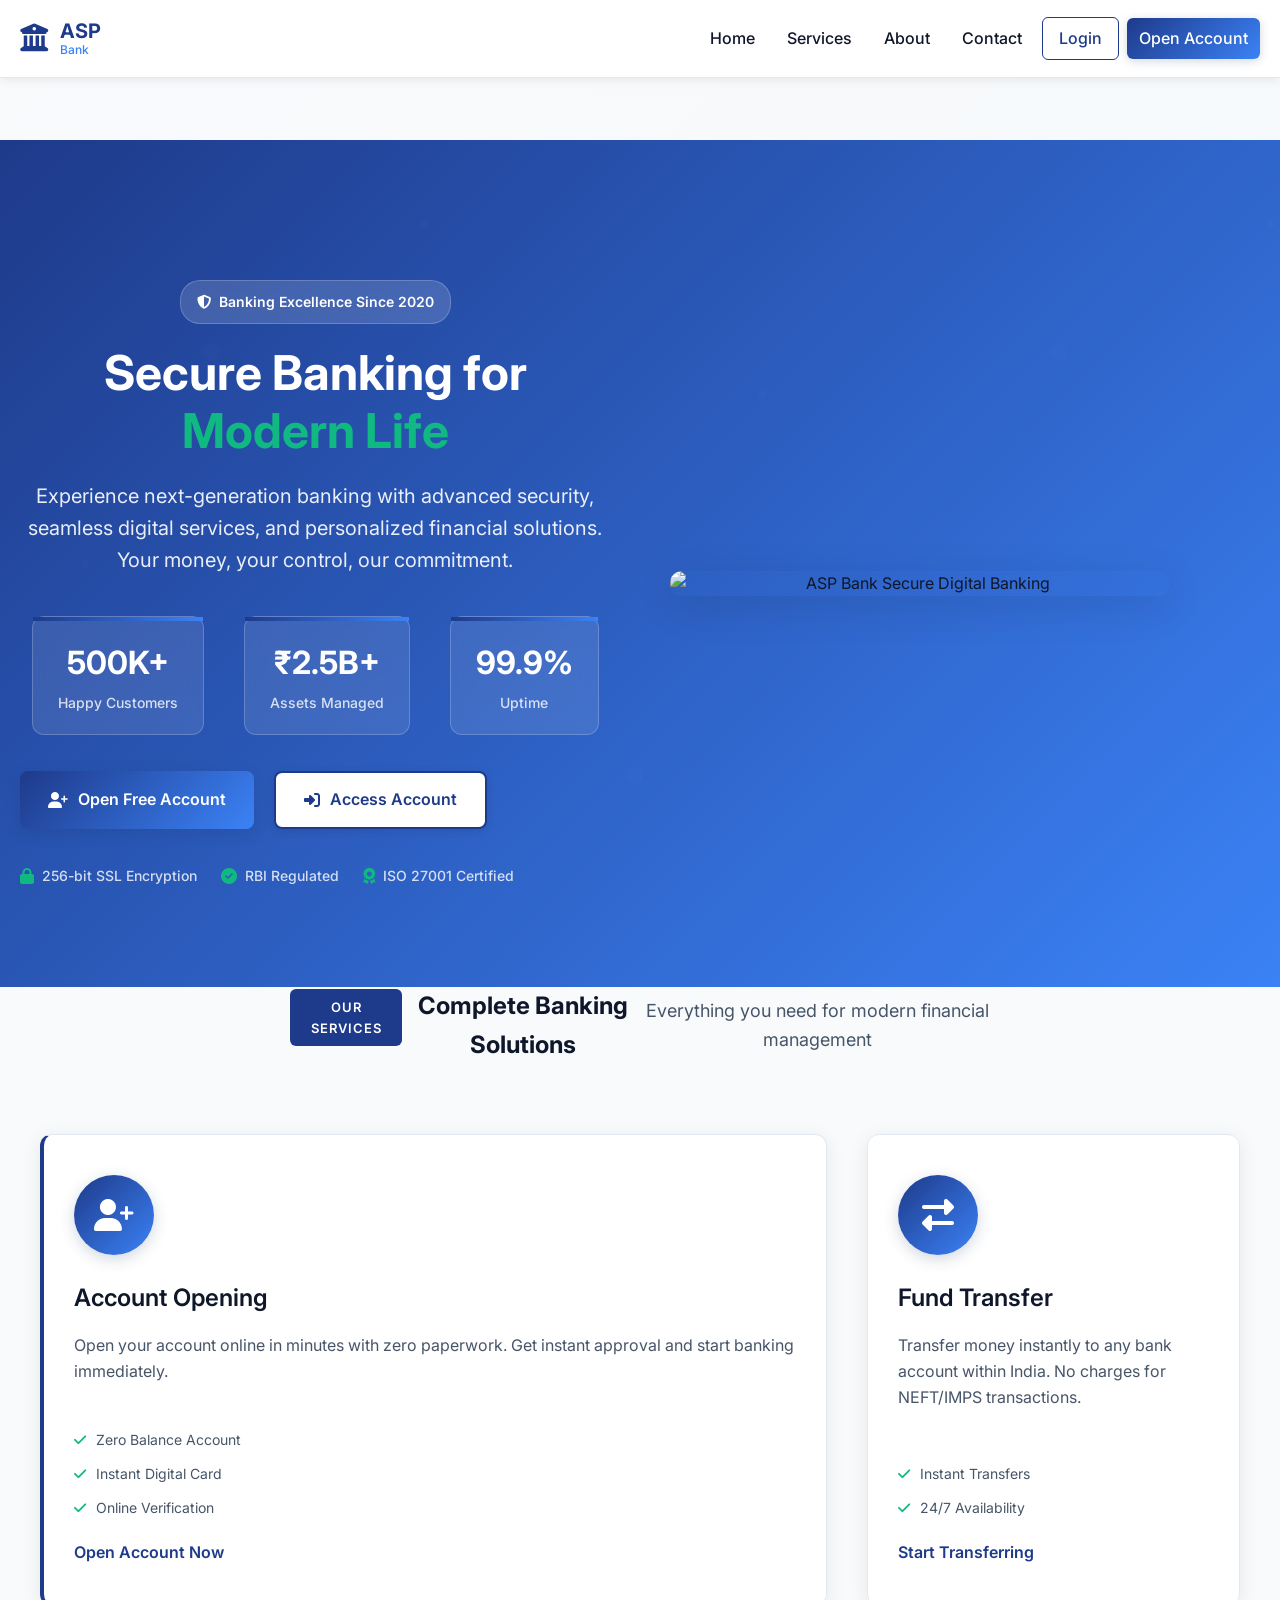
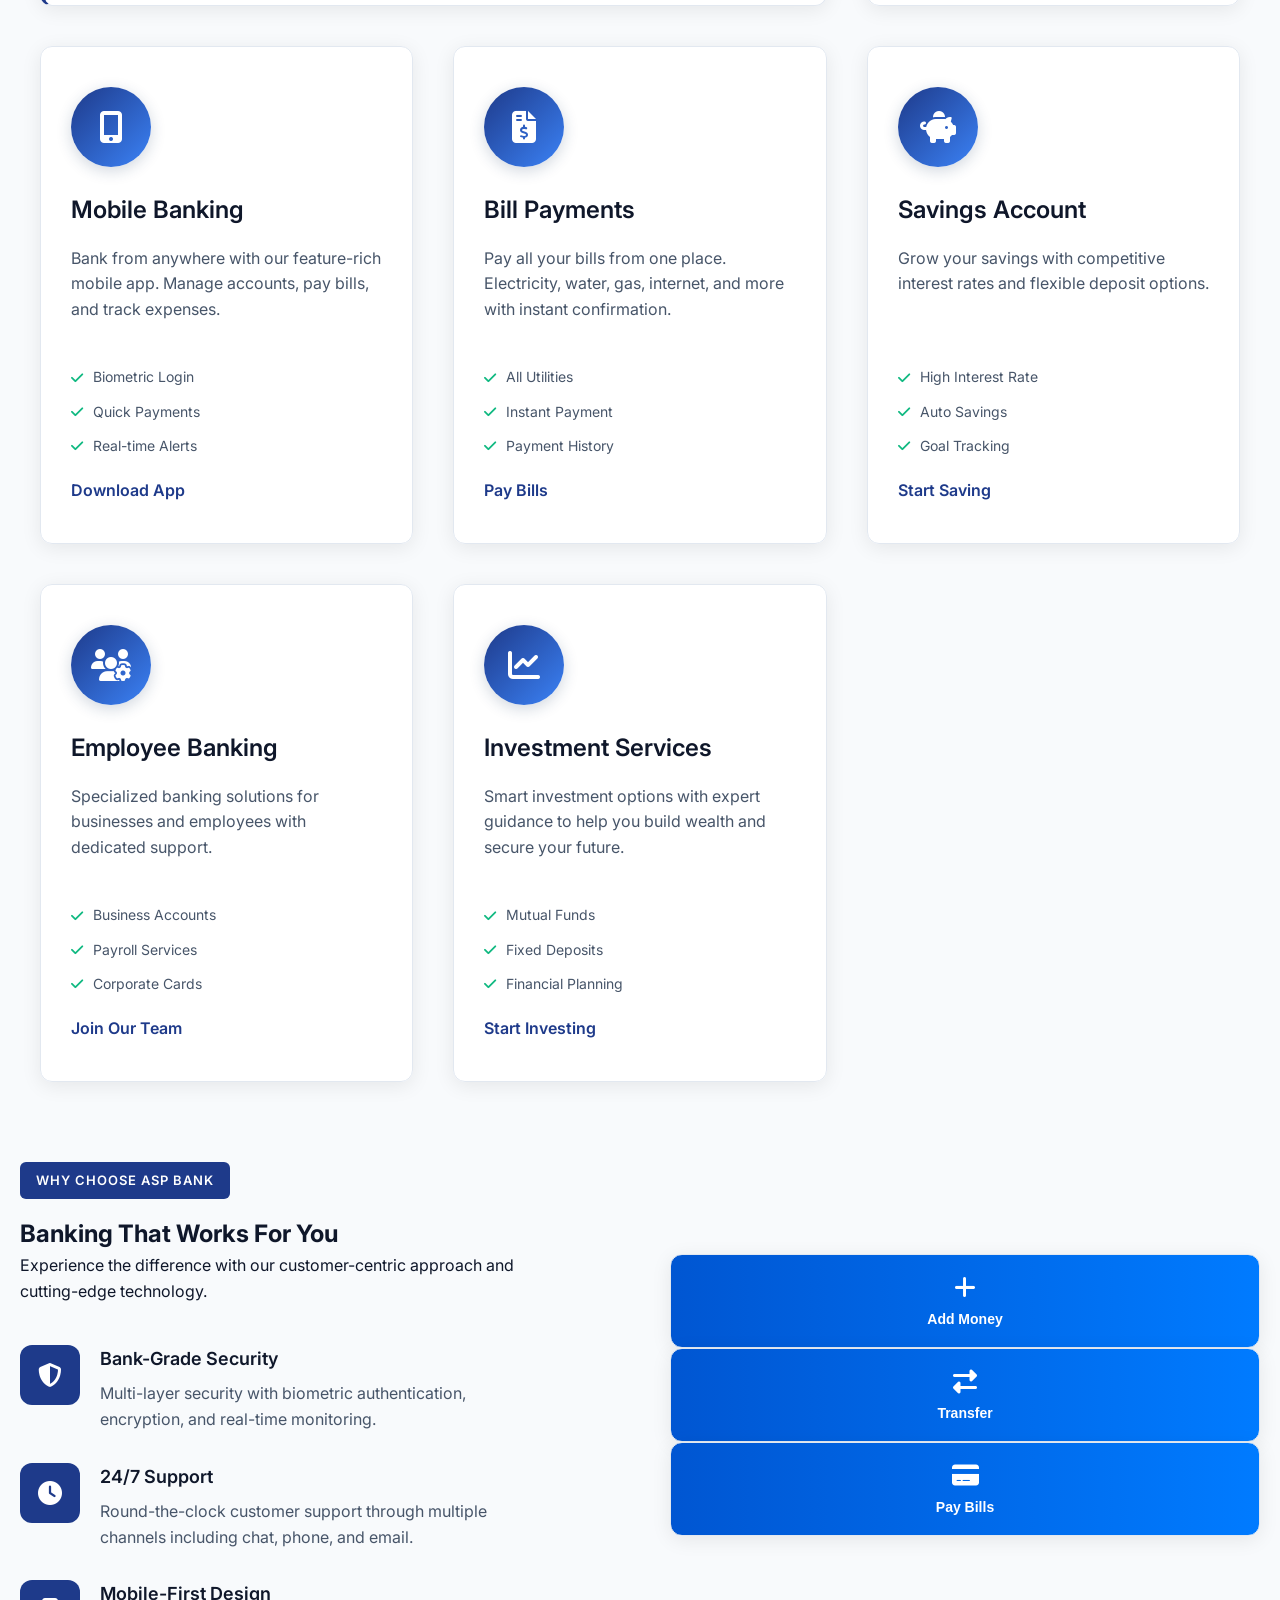
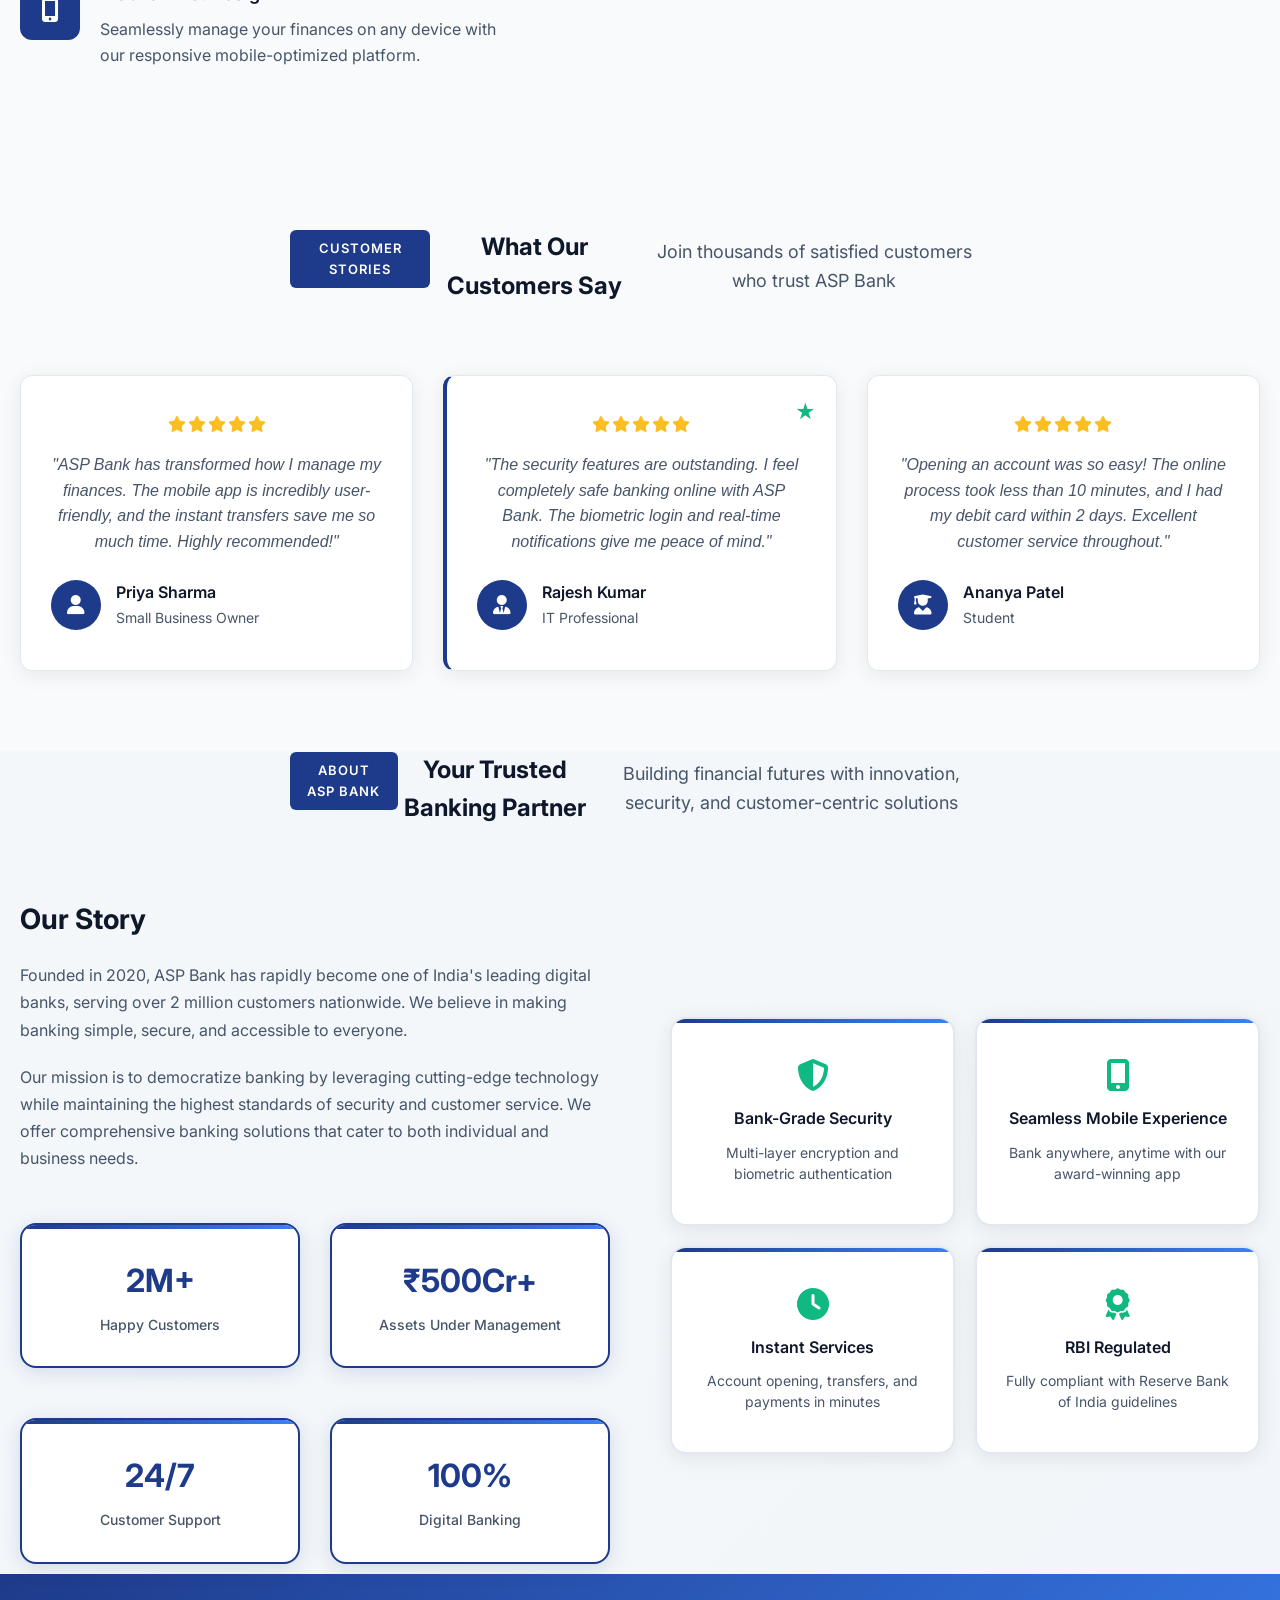
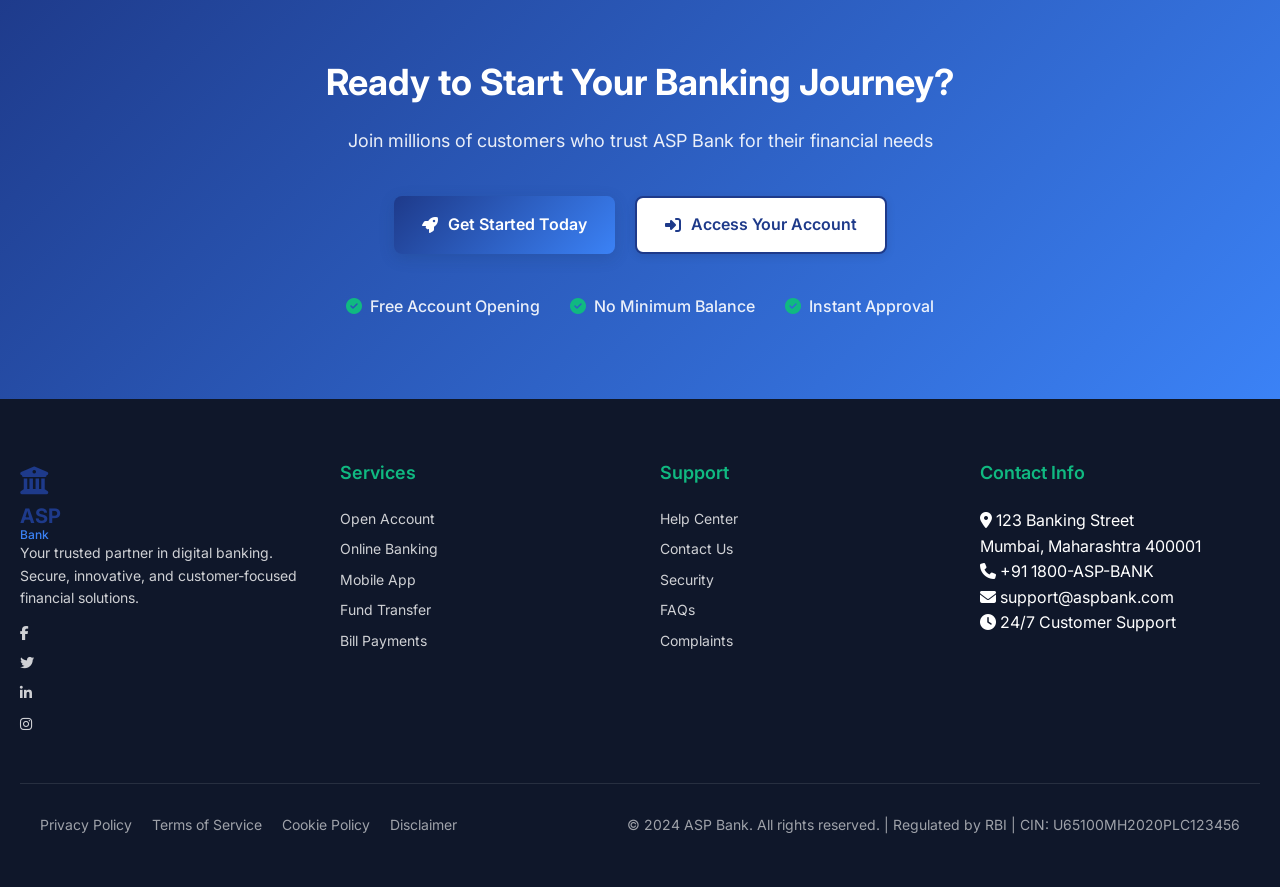
==== commit 2da9c51c: "sync" ====
--- a/index.html
+++ b/index.html
@@ -4,7 +4,7 @@
 <head>
     <meta charset="UTF-8">
     <meta name="viewport" content="width=device-width, initial-scale=1.0">
-    <title>ASP Bank - Secure Digital Banking Solutions</title>
+    <title>HDFC - Secure Digital Banking Solutions</title>
     <meta name="description" content="Experience secure, innovative banking with ASP Bank. Open accounts, manage finances, and access 24/7 banking services with cutting-edge technology.">
     <link href="https://fonts.googleapis.com/css2?family=Inter:wght@300;400;500;600;700&display=swap" rel="stylesheet">
     <link rel="stylesheet" href="https://cdnjs.cloudflare.com/ajax/libs/font-awesome/6.4.0/css/all.min.css">
--- a/style.css
+++ b/style.css
@@ -1,21 +1,33 @@
 
 /* CSS VARIABLES */
 :root {
-    --primary-color: #0f172a; /* Dark slate blue */
-    --secondary-color: #1e40af; /* Deep blue */
-    --accent-color: #059669; /* Success green */
-    --dark-color: #020617; /* Very dark blue */
-    --light-color: #f1f5f9; /* Light slate */
-    --card-bg: rgba(255, 255, 255, 0.95);
-    --shadow: 0 10px 40px rgba(0, 0, 0, 0.2);
-    --border-radius: 16px;
+    --primary-color: #1e3a8a; /* Professional blue */
+    --secondary-color: #3b82f6; /* Bright blue */
+    --accent-color: #10b981; /* Trust green */
+    --success-color: #059669; /* Success green */
+    --warning-color: #f59e0b; /* Warning amber */
+    --error-color: #ef4444; /* Error red */
+    --dark-color: #0f172a; /* Dark navy */
+    --light-color: #f8fafc; /* Clean white */
+    --gray-50: #f8fafc;
+    --gray-100: #f1f5f9;
+    --gray-200: #e2e8f0;
+    --gray-300: #cbd5e1;
+    --gray-400: #94a3b8;
+    --gray-500: #64748b;
+    --gray-600: #475569;
+    --gray-700: #334155;
+    --gray-800: #1e293b;
+    --gray-900: #0f172a;
+    --card-bg: rgba(255, 255, 255, 0.98);
+    --shadow: 0 4px 20px rgba(0, 0, 0, 0.08);
+    --shadow-lg: 0 10px 40px rgba(0, 0, 0, 0.12);
+    --border-radius: 12px;
     --transition: all 0.3s cubic-bezier(0.4, 0, 0.2, 1);
-    --success-color: #10b981;
-    --warning-color: #f59e0b;
-    --error-color: #ef4444;
-    --text-primary: #ffffff;
-    --text-secondary: #cbd5e1;
-    --border-color: rgba(255, 255, 255, 0.1);
+    --text-primary: #0f172a;
+    --text-secondary: #475569;
+    --text-muted: #64748b;
+    --border-color: #e2e8f0;
 }
 
 /* GLOBAL STYLES */
@@ -33,7 +45,7 @@
     font-family: 'Inter', 'Segoe UI', Tahoma, Geneva, Verdana, sans-serif;
     line-height: 1.6;
     color: var(--text-primary);
-    background: linear-gradient(135deg, var(--primary-color) 0%, var(--dark-color) 100%);
+    background: linear-gradient(135deg, var(--gray-50) 0%, var(--gray-100) 100%);
     min-height: 100vh;
     margin: 0;
     padding: 80px 0 0 0;
@@ -55,7 +67,7 @@
 
 /* NAVIGATION */
 .navbar {
-    background: rgba(15, 23, 42, 0.95);
+    background: rgba(255, 255, 255, 0.95);
     backdrop-filter: blur(20px);
     -webkit-backdrop-filter: blur(20px);
     padding: 16px 0;
@@ -65,7 +77,7 @@
     right: 0;
     z-index: 1000;
     border-bottom: 1px solid var(--border-color);
-    box-shadow: 0 4px 20px rgba(0, 0, 0, 0.3);
+    box-shadow: 0 2px 10px rgba(0, 0, 0, 0.08);
 }
 
 .navbar .container {
@@ -149,38 +161,57 @@
 /* HERO SECTION */
 .hero {
     padding: 140px 0 100px;
-    display: grid;
-    place-items: center;
+    position: relative;
     min-height: 80vh;
-    background: linear-gradient(135deg, rgba(15, 23, 42, 0.3) 0%, rgba(30, 64, 175, 0.2) 100%), radial-gradient(circle at 20% 80%, rgba(120, 119, 198, 0.3), transparent);
+    background: linear-gradient(135deg, var(--primary-color) 0%, var(--secondary-color) 100%);
     margin-top: 60px;
+    overflow: hidden;
+    display: flex;
+    align-items: center;
+    justify-content: center;
+}
+
+.hero::before {
+    content: '';
+    position: absolute;
+    top: 0;
+    left: 0;
+    right: 0;
+    bottom: 0;
+    background: url('data:image/svg+xml,<svg xmlns="http://www.w3.org/2000/svg" viewBox="0 0 100 100"><defs><pattern id="grain" width="100" height="100" patternUnits="userSpaceOnUse"><circle cx="25" cy="25" r="1" fill="rgba(255,255,255,0.1)"/><circle cx="75" cy="75" r="1" fill="rgba(255,255,255,0.1)"/><circle cx="50" cy="10" r="0.5" fill="rgba(255,255,255,0.1)"/><circle cx="10" cy="50" r="0.5" fill="rgba(255,255,255,0.1)"/><circle cx="90" cy="30" r="0.5" fill="rgba(255,255,255,0.1)"/></pattern></defs><rect width="100" height="100" fill="url(%23grain)"/></svg>');
+    opacity: 0.1;
 }
 
 .hero-container-full {
-    grid-column: 1 / -1;
+    position: relative;
+    z-index: 2;
     width: 100%;
-    max-width: 900px;
+    max-width: 1200px;
+    display: flex;
+    flex-direction: column;
+    align-items: center;
+    gap: 40px;
     text-align: center;
-    gap: 40px;
-}
-
-@media (max-width: 768px) {
-    .hero-container-full {
-        gap: 30px;
-    }
+    padding: 0 20px;
+}
+
+.hero-content {
+    position: relative;
+    z-index: 2;
+    max-width: 800px;
 }
 
 .hero-content h1 {
     font-size: 48px;
     font-weight: 700;
-    color: var(--text-primary);
+    color: white;
     margin-bottom: 20px;
     line-height: 1.2;
 }
 
 .hero-content p {
     font-size: 20px;
-    color: var(--text-secondary);
+    color: rgba(255, 255, 255, 0.9);
     margin-bottom: 40px;
     font-weight: 400;
     line-height: 1.6;
@@ -232,6 +263,16 @@
     display: flex;
     justify-content: center;
     align-items: center;
+}
+
+.hero-image-replacement {
+    max-width: 500px;
+    width: 100%;
+    height: auto;
+    border-radius: var(--border-radius);
+    box-shadow: var(--shadow-lg);
+    position: relative;
+    z-index: 2;
 }
 
 .floating-card {
@@ -271,7 +312,7 @@
 /* SERVICES SECTION */
 .services {
     padding: 80px 0;
-    background: rgba(255, 255, 255, 0.8);
+    background: var(--gray-50);
 }
 
 .section-header {
@@ -324,7 +365,7 @@
 
 .service-card:hover {
     transform: translateY(-5px);
-    box-shadow: 0 12px 30px rgba(0, 0, 0, 0.1);
+    box-shadow: var(--shadow-lg);
 }
 
 .service-icon {
@@ -413,44 +454,147 @@
 /* FEATURES SECTION */
 .features {
     padding: 80px 0;
-    background: rgba(255, 255, 255, 0.8);
-}
-
-.features-grid {
+    background: var(--gray-50);
+}
+
+.features-content {
     display: grid;
-    grid-template-columns: repeat(auto-fit, minmax(250px, 1fr));
-    gap: 40px;
-    text-align: center;
+    grid-template-columns: 1fr 1fr;
+    gap: 60px;
+    align-items: center;
+}
+
+.features-text {
+    max-width: 500px;
+}
+
+.features-list {
+    display: flex;
+    flex-direction: column;
+    gap: 30px;
+    margin-top: 40px;
 }
 
 .feature-item {
-    padding: 40px 20px;
-}
-
-.feature-item i {
-    font-size: 48px;
-    color: var(--accent-color);
-    margin-bottom: 20px;
-    display: block;
-}
-
-.feature-item h4 {
-    font-size: 20px;
+    display: flex;
+    gap: 20px;
+    align-items: flex-start;
+}
+
+.feature-icon {
+    width: 60px;
+    height: 60px;
+    background: var(--primary-color);
+    border-radius: 12px;
+    display: flex;
+    align-items: center;
+    justify-content: center;
+    color: white;
+    font-size: 24px;
+    flex-shrink: 0;
+}
+
+.feature-content h4 {
+    font-size: 18px;
     font-weight: 600;
     color: var(--text-primary);
-    margin-bottom: 16px;
-}
-
-.feature-item p {
+    margin-bottom: 8px;
+}
+
+.feature-content p {
     color: var(--text-secondary);
     font-size: 16px;
-}
-
-/* ABOUT SECTION */
-.about {
-    padding: 100px 0;
-    background: rgba(255, 255, 255, 0.95);
-    color: var(--text-primary);
+    line-height: 1.6;
+}
+
+/* TESTIMONIALS SECTION */
+.testimonials {
+    padding: 80px 0;
+    background: var(--gray-50);
+}
+
+.testimonials-grid {
+    display: grid;
+    grid-template-columns: repeat(auto-fit, minmax(350px, 1fr));
+    gap: 30px;
+}
+
+.testimonial-card {
+    background: white;
+    padding: 40px 30px;
+    border-radius: var(--border-radius);
+    box-shadow: var(--shadow);
+    border: 1px solid var(--border-color);
+    transition: var(--transition);
+}
+
+.testimonial-card:hover {
+    transform: translateY(-5px);
+    box-shadow: var(--shadow-lg);
+}
+
+.testimonial-card.featured {
+    border-left: 4px solid var(--primary-color);
+    position: relative;
+}
+
+.testimonial-card.featured::before {
+    content: '★';
+    position: absolute;
+    top: 20px;
+    right: 20px;
+    color: var(--accent-color);
+    font-size: 20px;
+}
+
+.testimonial-rating {
+    display: flex;
+    gap: 2px;
+    margin-bottom: 20px;
+    justify-content: center;
+}
+
+.testimonial-rating i {
+    color: #fbbf24;
+    font-size: 16px;
+}
+
+.testimonial-text {
+    font-size: 16px;
+    line-height: 1.6;
+    color: var(--text-secondary);
+    margin-bottom: 25px;
+    font-style: italic;
+    text-align: center;
+}
+
+.testimonial-author {
+    display: flex;
+    align-items: center;
+    gap: 15px;
+}
+
+.author-avatar {
+    width: 50px;
+    height: 50px;
+    background: var(--primary-color);
+    border-radius: 50%;
+    display: flex;
+    align-items: center;
+    justify-content: center;
+    color: white;
+    font-size: 20px;
+}
+
+.author-info .author-name {
+    font-weight: 600;
+    color: var(--text-primary);
+    margin-bottom: 2px;
+}
+
+.author-info .author-title {
+    font-size: 14px;
+    color: var(--text-secondary);
 }
 
 .about-content {
@@ -483,31 +627,52 @@
     margin-top: 40px;
 }
 
-.stat-item {
+.about-stats .stat-item {
     text-align: center;
-    padding: 25px 20px;
-    background: var(--card-bg);
-    border-radius: 12px;
-    box-shadow: var(--shadow);
+    padding: 30px 25px;
+    background: white !important;
+    border: 2px solid var(--primary-color) !important;
+    border-radius: 16px;
+    box-shadow: 0 4px 20px rgba(30, 58, 138, 0.15);
     transition: var(--transition);
+    position: relative;
+    overflow: hidden;
+    display: block !important;
+    visibility: visible !important;
+    min-height: 100px;
+    margin: 10px 0;
+    color: #ffffff !important; /* White text */
+}
+
+.stat-item::before {
+    content: '';
+    position: absolute;
+    top: 0;
+    left: 0;
+    right: 0;
+    height: 4px;
+    background: linear-gradient(90deg, var(--primary-color), var(--secondary-color));
 }
 
 .stat-item:hover {
-    transform: translateY(-2px);
-    box-shadow: 0 8px 25px rgba(0, 0, 0, 0.1);
-}
-
-.stat-number {
+    transform: translateY(-3px);
+    box-shadow: var(--shadow-lg);
+    border-color: var(--primary-color);
+}
+
+.about-stats .stat-number {
     font-size: 32px;
     font-weight: 700;
-    color: var(--primary-color);
+    color: #1e3a8a !important;
     margin-bottom: 8px;
-}
-
-.stat-label {
-    font-size: 14px;
-    color: var(--text-secondary);
+    display: block !important;
+}
+
+.about-stats .stat-label {
+    font-size: 14px;
+    color: #475569 !important;
     font-weight: 500;
+    display: block !important;
 }
 
 .about-visual {
@@ -521,9 +686,10 @@
 }
 
 .showcase-item {
-    background: var(--card-bg);
+    background: white;
+    border: 2px solid var(--border-color);
     padding: 40px 25px;
-    border-radius: 12px;
+    border-radius: 16px;
     text-align: center;
     box-shadow: var(--shadow);
     transition: var(--transition);
@@ -531,11 +697,24 @@
     display: flex;
     flex-direction: column;
     justify-content: center;
+    position: relative;
+    overflow: hidden;
+}
+
+.showcase-item::before {
+    content: '';
+    position: absolute;
+    top: 0;
+    left: 0;
+    right: 0;
+    height: 4px;
+    background: linear-gradient(90deg, var(--primary-color), var(--secondary-color));
 }
 
 .showcase-item:hover {
     transform: translateY(-5px);
-    box-shadow: 0 10px 30px rgba(0, 0, 0, 0.1);
+    box-shadow: var(--shadow-lg);
+    border-color: var(--primary-color);
 }
 
 .showcase-item i {
@@ -613,7 +792,7 @@
 
 /* FOOTER */
 .footer {
-    background: var(--text-primary);
+    background: var(--gray-900);
     backdrop-filter: blur(10px);
     padding: 60px 0 20px;
     color: white;
@@ -1802,10 +1981,9 @@
         display: flex;
     }
 
-    .hero-container {
-        grid-template-columns: 1fr;
+    .hero-container-full {
         gap: 30px;
-        padding: 80px 0 40px;
+        padding: 0 15px;
     }
 
     .hero-content {
@@ -2051,6 +2229,13 @@
     cursor: pointer;
     color: var(--text-primary);
     font-size: 24px;
+    padding: 8px;
+    border-radius: 4px;
+    transition: var(--transition);
+}
+
+.mobile-menu-toggle:hover {
+    background: rgba(0, 0, 0, 0.05);
 }
 
 /* MOBILE MENU */
@@ -2139,32 +2324,34 @@
     display: inline-flex;
     align-items: center;
     gap: 8px;
-    background: rgba(43, 119, 230, 0.1);
-    color: var(--primary-color);
+    background: rgba(255, 255, 255, 0.15);
+    color: white;
     padding: 10px 16px;
     border-radius: 20px;
     font-size: 14px;
     font-weight: 600;
     margin-bottom: 20px;
     width: fit-content;
+    backdrop-filter: blur(10px);
+    border: 1px solid rgba(255, 255, 255, 0.2);
 }
 
 .hero-title {
     font-size: 52px;
     font-weight: 700;
     line-height: 1.2;
-    color: var(--text-primary);
+    color: white;
     margin-bottom: 24px;
 }
 
 .hero-title .highlight {
-    color: var(--primary-color);
+    color: var(--accent-color);
     position: relative;
 }
 
 .hero-subtitle {
     font-size: 18px;
-    color: var(--text-secondary);
+    color: rgba(255, 255, 255, 0.9);
     line-height: 1.8;
     margin-bottom: 32px;
 }
@@ -2173,22 +2360,36 @@
     display: flex;
     gap: 40px;
     margin-bottom: 36px;
-}
-
-.stat-item {
-    display: flex;
-    flex-direction: column;
+    justify-content: center;
+    flex-wrap: wrap;
+}
+
+.hero-stats .stat-item {
+    background: rgba(255, 255, 255, 0.1);
+    backdrop-filter: blur(10px);
+    -webkit-backdrop-filter: blur(10px);
+    padding: 20px 25px;
+    border-radius: 12px;
+    border: 1px solid rgba(255, 255, 255, 0.2);
+    text-align: center;
+    min-width: 120px;
+    transition: var(--transition);
+}
+
+.hero-stats .stat-item:hover {
+    transform: translateY(-2px);
+    background: rgba(255, 255, 255, 0.15);
 }
 
 .stat-number {
     font-size: 32px;
     font-weight: 700;
-    color: var(--primary-color);
+    color: white;
 }
 
 .stat-label {
     font-size: 14px;
-    color: var(--text-secondary);
+    color: rgba(255, 255, 255, 0.8);
     font-weight: 500;
     margin-top: 4px;
 }
@@ -2247,7 +2448,7 @@
     align-items: center;
     gap: 8px;
     font-size: 14px;
-    color: var(--text-secondary);
+    color: rgba(255, 255, 255, 0.8);
     font-weight: 500;
 }
 
@@ -2431,8 +2632,8 @@
 
 .section-badge {
     display: inline-block;
-    background: rgba(43, 119, 230, 0.1);
-    color: var(--primary-color);
+    background: var(--primary-color);
+    color: white;
     padding: 8px 16px;
     border-radius: 6px;
     font-size: 13px;
